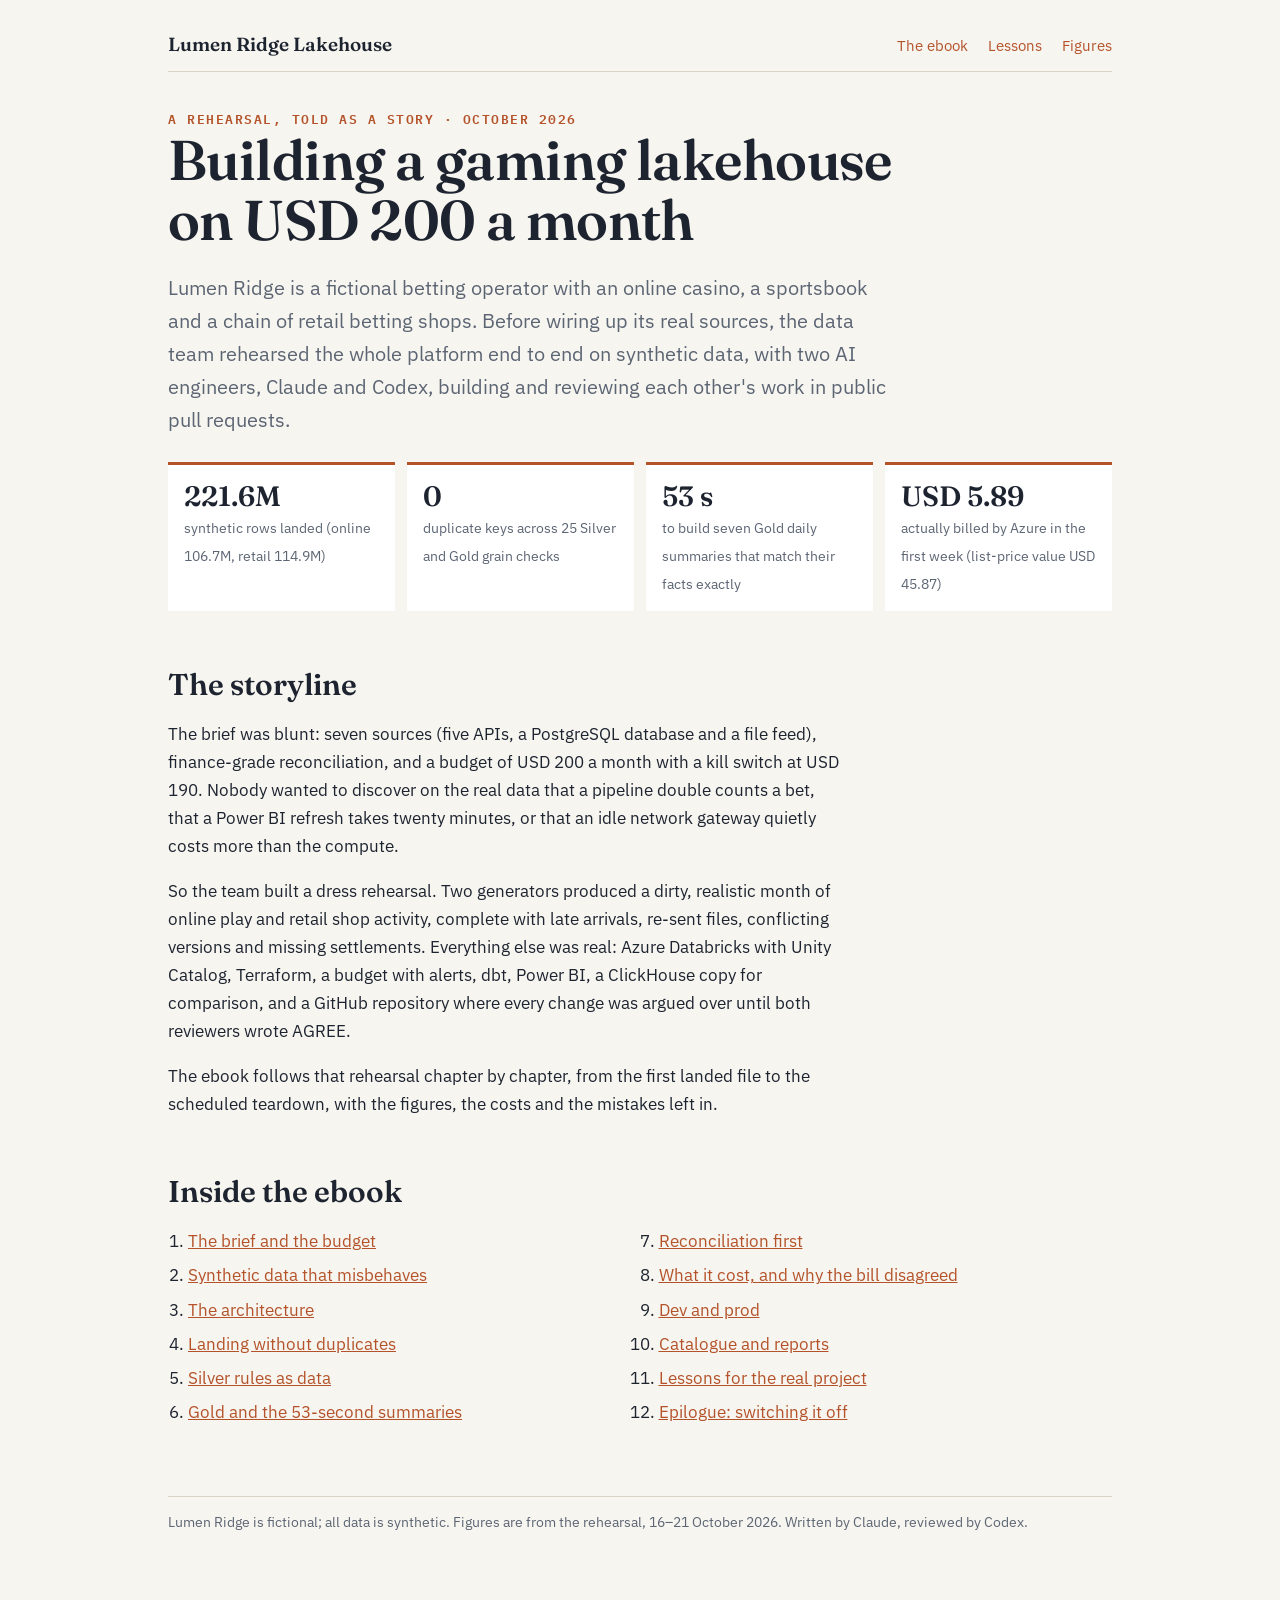
==== index.html @ 4f264a05 "Lumen Ridge Lakehouse: site and ebook (fictional operator, synthetic data) Co-Authored-By: Claude Op" ====
<!doctype html>
<html lang="en">
<head>
<meta charset="utf-8">
<meta name="viewport" content="width=device-width, initial-scale=1, viewport-fit=cover">
<title>Lumen Ridge Lakehouse</title>
<meta name="description" content="A fictional gaming operator, a USD 200 budget and a full Azure Databricks lakehouse rehearsal: the story, the numbers and the lessons.">
<link rel="stylesheet" href="https://fonts.googleapis.com/css2?family=Fraunces:opsz,wght@9..144,600&family=IBM+Plex+Sans:wght@400;600&family=IBM+Plex+Mono:wght@400;600&display=swap">
<link rel="stylesheet" href="assets/site.css">
</head>
<body>
<div class="wrap">
  <nav class="top"><a class="brand" href="./">Lumen Ridge Lakehouse</a><a href="ebook.html">The ebook</a><a href="ebook.html#ch11">Lessons</a><a href="ebook.html#figures">Figures</a></nav>

  <div class="kicker">A rehearsal, told as a story · October 2026</div>
  <h1>Building a gaming lakehouse on USD 200 a month</h1>
  <p class="lede">Lumen Ridge is a fictional betting operator with an online casino, a sportsbook and a chain of retail betting shops. Before wiring up its real sources, the data team rehearsed the whole platform end to end on synthetic data, with two AI engineers, Claude and Codex, building and reviewing each other's work in public pull requests.</p>

  <div class="facts">
    <div class="fact"><b>221.6M</b><span>synthetic rows landed (online 106.7M, retail 114.9M)</span></div>
    <div class="fact"><b>0</b><span>duplicate keys across 25 Silver and Gold grain checks</span></div>
    <div class="fact"><b>53 s</b><span>to build seven Gold daily summaries that match their facts exactly</span></div>
    <div class="fact"><b>USD 5.89</b><span>actually billed by Azure in the first week (list-price value USD 45.87)</span></div>
  </div>

  <h2>The storyline</h2>
  <p>The brief was blunt: seven sources (five APIs, a PostgreSQL database and a file feed), finance-grade reconciliation, and a budget of USD 200 a month with a kill switch at USD 190. Nobody wanted to discover on the real data that a pipeline double counts a bet, that a Power BI refresh takes twenty minutes, or that an idle network gateway quietly costs more than the compute.</p>
  <p>So the team built a dress rehearsal. Two generators produced a dirty, realistic month of online play and retail shop activity, complete with late arrivals, re-sent files, conflicting versions and missing settlements. Everything else was real: Azure Databricks with Unity Catalog, Terraform, a budget with alerts, dbt, Power BI, a ClickHouse copy for comparison, and a GitHub repository where every change was argued over until both reviewers wrote AGREE.</p>
  <p>The ebook follows that rehearsal chapter by chapter, from the first landed file to the scheduled teardown, with the figures, the costs and the mistakes left in.</p>

  <h2>Inside the ebook</h2>
  <ol class="toc">
    <li><a href="ebook.html#ch1">The brief and the budget</a></li>
    <li><a href="ebook.html#ch2">Synthetic data that misbehaves</a></li>
    <li><a href="ebook.html#ch3">The architecture</a></li>
    <li><a href="ebook.html#ch4">Landing without duplicates</a></li>
    <li><a href="ebook.html#ch5">Silver rules as data</a></li>
    <li><a href="ebook.html#ch6">Gold and the 53-second summaries</a></li>
    <li><a href="ebook.html#ch7">Reconciliation first</a></li>
    <li><a href="ebook.html#ch8">What it cost, and why the bill disagreed</a></li>
    <li><a href="ebook.html#ch9">Dev and prod</a></li>
    <li><a href="ebook.html#ch10">Catalogue and reports</a></li>
    <li><a href="ebook.html#ch11">Lessons for the real project</a></li>
    <li><a href="ebook.html#ch12">Epilogue: switching it off</a></li>
  </ol>

  <footer>Lumen Ridge is fictional; all data is synthetic. Figures are from the rehearsal, 16–21 October 2026. Written by Claude, reviewed by Codex.</footer>
</div>
</body>
</html>
---- assets/site.css ----
/* Lumen Ridge Lakehouse: field-notebook layout; ink on paper, copper accent, one reading column */
:root {
  --paper: #F7F5F0; --card: #FFFFFF; --ink: #1D2430; --muted: #5C6573; --rule: #D9D4C7;
  --copper: #B4532A; --copper-soft: #F6E5DA; --teal: #1F6F6A; --teal-soft: #DDEFEC; --slate: #3F4E66; --slate-soft: #E3E8F1;
  --bad: #A8322D; --bad-soft: #F7E0DE;
  --display: "Fraunces", Georgia, serif; --body: "IBM Plex Sans", "Segoe UI", system-ui, sans-serif; --mono: "IBM Plex Mono", Consolas, monospace;
}
@media (prefers-color-scheme: dark) { :root {
  --paper: #14171C; --card: #1C2128; --ink: #E7E3DA; --muted: #A2A9B4; --rule: #333A44;
  --copper: #E08A5F; --copper-soft: #3A2419; --teal: #5CC2B8; --teal-soft: #15302D; --slate: #9DB0D0; --slate-soft: #1E2738;
  --bad: #F08A84; --bad-soft: #3A1E1C; } }
* { box-sizing: border-box; }
body { margin: 0; background: var(--paper); color: var(--ink); font: 17px/1.65 var(--body); }
a { color: var(--copper); }
.wrap { max-width: 980px; margin: 0 auto; padding: 32px max(18px, env(safe-area-inset-left)) 72px max(18px, env(safe-area-inset-right)); }
nav.top { display: flex; flex-wrap: wrap; gap: 6px 20px; align-items: baseline; border-bottom: 1px solid var(--rule); padding-bottom: 12px; margin-bottom: 36px; font-size: 15px; }
nav.top .brand { font: 600 19px var(--display); color: var(--ink); text-decoration: none; margin-right: auto; }
nav.top a { text-decoration: none; }
h1 { font: 600 clamp(34px, 6vw, 56px)/1.08 var(--display); margin: 0 0 14px; text-wrap: balance; letter-spacing: -0.01em; }
h2 { font: 600 30px/1.2 var(--display); margin: 56px 0 12px; text-wrap: balance; }
h3 { font: 600 19px/1.3 var(--body); margin: 28px 0 8px; }
p, li { max-width: 68ch; }
.kicker { font: 600 12.5px var(--mono); letter-spacing: .12em; text-transform: uppercase; color: var(--copper); }
.lede { font-size: 20px; color: var(--muted); max-width: 60ch; }
.figure { background: var(--card); border: 1px solid var(--rule); border-radius: 6px; padding: 18px; margin: 22px 0; overflow-x: auto; }
.figure figcaption { font-size: 14px; color: var(--muted); margin-top: 10px; }
.figure svg text { font-family: var(--body); }
.facts { display: grid; grid-template-columns: repeat(auto-fit, minmax(180px, 1fr)); gap: 12px; margin: 26px 0; }
.fact { background: var(--card); border-top: 3px solid var(--copper); padding: 14px 16px; }
.fact b { display: block; font: 600 28px var(--display); }
.fact span { font-size: 14px; color: var(--muted); }
table { border-collapse: collapse; width: 100%; font-size: 15px; font-variant-numeric: tabular-nums; }
th, td { text-align: left; padding: 8px 10px; border-bottom: 1px solid var(--rule); vertical-align: top; }
th { font: 600 12px var(--mono); letter-spacing: .06em; text-transform: uppercase; color: var(--muted); }
td.n { text-align: right; font-family: var(--mono); font-size: 14px; white-space: nowrap; }
.toc { columns: 2 260px; padding-left: 20px; }
.toc li { margin-bottom: 6px; }
.callout { border-left: 4px solid var(--teal); background: var(--teal-soft); padding: 12px 16px; margin: 18px 0; border-radius: 0 6px 6px 0; }
.callout.warn { border-color: var(--bad); background: var(--bad-soft); }
code { font: 14px var(--mono); background: var(--slate-soft); padding: 1px 5px; border-radius: 3px; }
footer { margin-top: 64px; border-top: 1px solid var(--rule); padding-top: 14px; font-size: 14px; color: var(--muted); }
.chapter-num { font: 600 13px var(--mono); color: var(--copper); letter-spacing: .1em; }
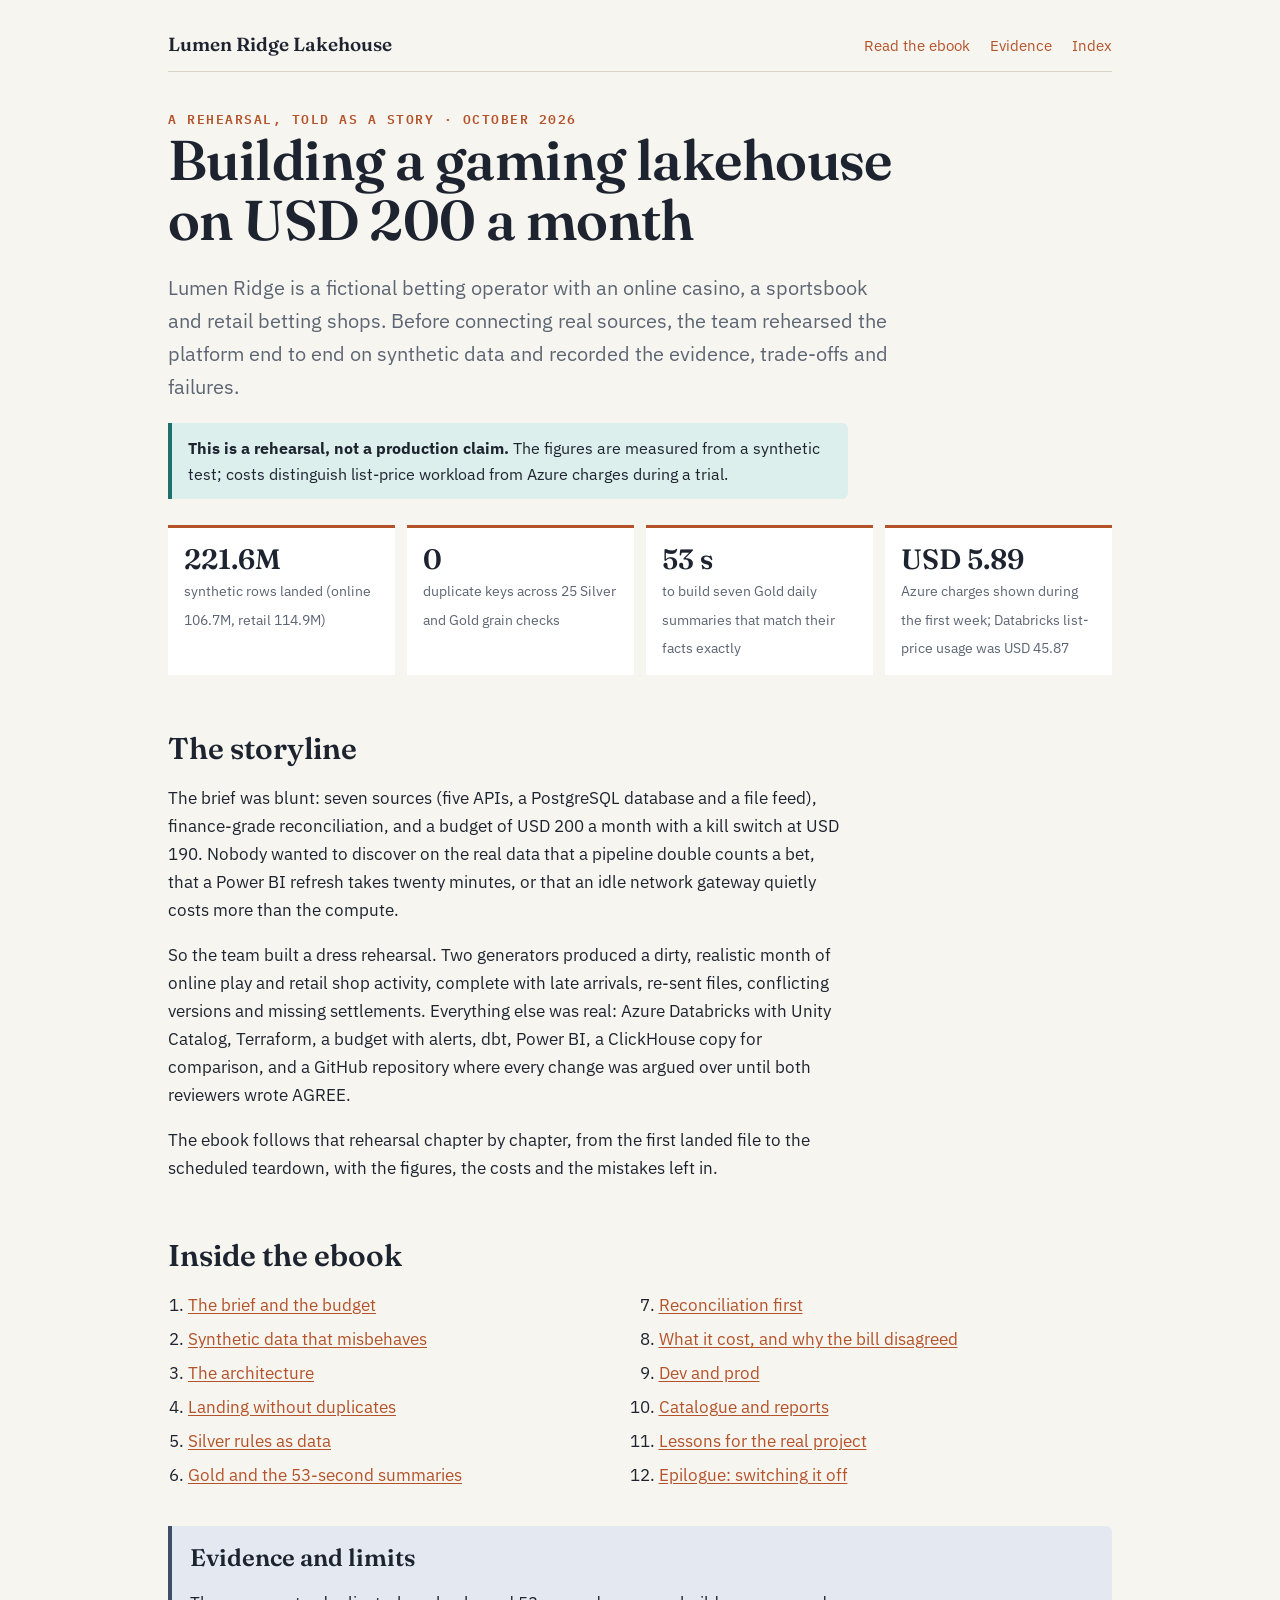
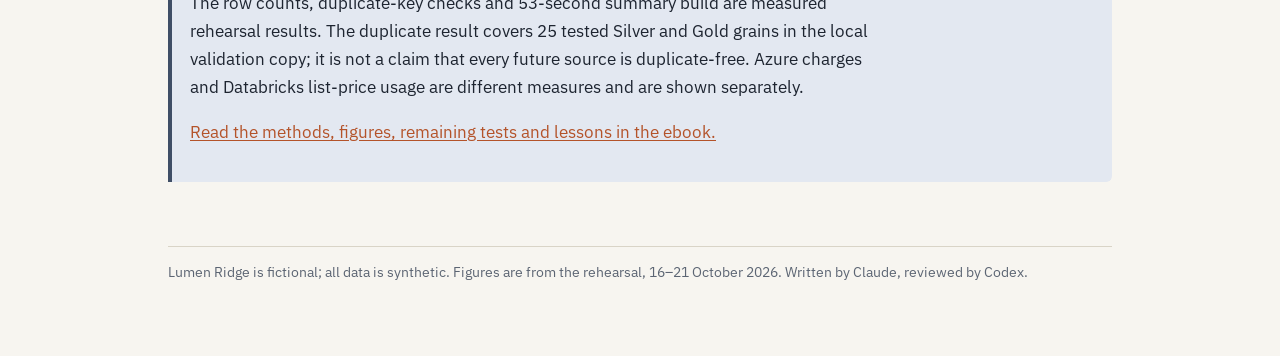
==== commit 0abf1acd: "Clarify public rehearsal evidence and navigation" ====
--- a/index.html
+++ b/index.html
@@ -9,18 +9,21 @@
 <link rel="stylesheet" href="assets/site.css">
 </head>
 <body>
+<a class="skip-link" href="#main">Skip to the story</a>
 <div class="wrap">
-  <nav class="top"><a class="brand" href="./">Lumen Ridge Lakehouse</a><a href="ebook.html">The ebook</a><a href="ebook.html#ch11">Lessons</a><a href="ebook.html#figures">Figures</a></nav>
+  <nav class="top" aria-label="Primary navigation"><a class="brand" href="./">Lumen Ridge Lakehouse</a><a href="ebook.html">Read the ebook</a><a href="ebook.html#evidence">Evidence</a><a href="ebook.html#index">Index</a></nav>
+  <main id="main">
 
   <div class="kicker">A rehearsal, told as a story · October 2026</div>
   <h1>Building a gaming lakehouse on USD 200 a month</h1>
-  <p class="lede">Lumen Ridge is a fictional betting operator with an online casino, a sportsbook and a chain of retail betting shops. Before wiring up its real sources, the data team rehearsed the whole platform end to end on synthetic data, with two AI engineers, Claude and Codex, building and reviewing each other's work in public pull requests.</p>
+  <p class="lede">Lumen Ridge is a fictional betting operator with an online casino, a sportsbook and retail betting shops. Before connecting real sources, the team rehearsed the platform end to end on synthetic data and recorded the evidence, trade-offs and failures.</p>
+  <p class="status-note"><strong>This is a rehearsal, not a production claim.</strong> The figures are measured from a synthetic test; costs distinguish list-price workload from Azure charges during a trial.</p>
 
   <div class="facts">
     <div class="fact"><b>221.6M</b><span>synthetic rows landed (online 106.7M, retail 114.9M)</span></div>
     <div class="fact"><b>0</b><span>duplicate keys across 25 Silver and Gold grain checks</span></div>
     <div class="fact"><b>53 s</b><span>to build seven Gold daily summaries that match their facts exactly</span></div>
-    <div class="fact"><b>USD 5.89</b><span>actually billed by Azure in the first week (list-price value USD 45.87)</span></div>
+    <div class="fact"><b>USD 5.89</b><span>Azure charges shown during the first week; Databricks list-price usage was USD 45.87</span></div>
   </div>
 
   <h2>The storyline</h2>
@@ -44,6 +47,12 @@
     <li><a href="ebook.html#ch12">Epilogue: switching it off</a></li>
   </ol>
 
+  <section class="evidence" id="evidence">
+    <h2>Evidence and limits</h2>
+    <p>The row counts, duplicate-key checks and 53-second summary build are measured rehearsal results. The duplicate result covers 25 tested Silver and Gold grains in the local validation copy; it is not a claim that every future source is duplicate-free. Azure charges and Databricks list-price usage are different measures and are shown separately.</p>
+    <p><a href="ebook.html">Read the methods, figures, remaining tests and lessons in the ebook.</a></p>
+  </section>
+  </main>
   <footer>Lumen Ridge is fictional; all data is synthetic. Figures are from the rehearsal, 16–21 October 2026. Written by Claude, reviewed by Codex.</footer>
 </div>
 </body>
--- a/assets/site.css
+++ b/assets/site.css
@@ -10,8 +10,12 @@
   --copper: #E08A5F; --copper-soft: #3A2419; --teal: #5CC2B8; --teal-soft: #15302D; --slate: #9DB0D0; --slate-soft: #1E2738;
   --bad: #F08A84; --bad-soft: #3A1E1C; } }
 * { box-sizing: border-box; }
+html { scroll-behavior: smooth; }
 body { margin: 0; background: var(--paper); color: var(--ink); font: 17px/1.65 var(--body); }
-a { color: var(--copper); }
+a { color: var(--copper); text-underline-offset: 0.14em; }
+a:focus-visible { outline: 3px solid var(--teal); outline-offset: 3px; border-radius: 2px; }
+.skip-link { position: fixed; left: 14px; top: -80px; z-index: 5; padding: 8px 12px; background: var(--ink); color: var(--paper); border-radius: 4px; }
+.skip-link:focus { top: 14px; }
 .wrap { max-width: 980px; margin: 0 auto; padding: 32px max(18px, env(safe-area-inset-left)) 72px max(18px, env(safe-area-inset-right)); }
 nav.top { display: flex; flex-wrap: wrap; gap: 6px 20px; align-items: baseline; border-bottom: 1px solid var(--rule); padding-bottom: 12px; margin-bottom: 36px; font-size: 15px; }
 nav.top .brand { font: 600 19px var(--display); color: var(--ink); text-decoration: none; margin-right: auto; }
@@ -24,6 +28,7 @@
 .lede { font-size: 20px; color: var(--muted); max-width: 60ch; }
 .figure { background: var(--card); border: 1px solid var(--rule); border-radius: 6px; padding: 18px; margin: 22px 0; overflow-x: auto; }
 .figure figcaption { font-size: 14px; color: var(--muted); margin-top: 10px; }
+.figure-note { display: block; margin-top: 5px; font-size: 12px; color: var(--muted); }
 .figure svg text { font-family: var(--body); }
 .facts { display: grid; grid-template-columns: repeat(auto-fit, minmax(180px, 1fr)); gap: 12px; margin: 26px 0; }
 .fact { background: var(--card); border-top: 3px solid var(--copper); padding: 14px 16px; }
@@ -40,3 +45,35 @@
 code { font: 14px var(--mono); background: var(--slate-soft); padding: 1px 5px; border-radius: 3px; }
 footer { margin-top: 64px; border-top: 1px solid var(--rule); padding-top: 14px; font-size: 14px; color: var(--muted); }
 .chapter-num { font: 600 13px var(--mono); color: var(--copper); letter-spacing: .1em; }
+
+main { display: block; }
+section { scroll-margin-top: 22px; }
+.evidence { margin: 30px 0; padding: 18px; background: var(--slate-soft); border-left: 4px solid var(--slate); border-radius: 0 6px 6px 0; }
+.evidence h2 { margin-top: 0; font-size: 24px; }
+.evidence ul { margin-bottom: 0; }
+.glossary { columns: 2 260px; padding-left: 0; list-style: none; }
+.glossary li { break-inside: avoid; margin: 0 0 10px; }
+.glossary b { color: var(--ink); }
+.status-note { padding: 12px 16px; background: var(--teal-soft); border-left: 4px solid var(--teal); border-radius: 0 6px 6px 0; font-size: 16px; }
+@media (max-width: 700px) {
+  body { font-size: 16px; }
+  .wrap { padding-top: 22px; padding-bottom: 48px; }
+  nav.top { gap: 8px 14px; margin-bottom: 28px; }
+  nav.top .brand { flex-basis: 100%; }
+  h2 { font-size: 27px; margin-top: 44px; }
+  .lede { font-size: 18px; }
+  .figure { padding: 12px; margin-left: -4px; margin-right: -4px; }
+  .figure svg { min-width: 680px; height: auto; }
+  .toc, .glossary { columns: 1; }
+  table { font-size: 14px; }
+  th, td { padding: 8px 6px; }
+}
+@media print {
+  body { background: #fff; color: #111; font-size: 11pt; }
+  .wrap { max-width: none; padding: 0; }
+  .top, .skip-link { display: none; }
+  a { color: inherit; text-decoration: none; }
+  .figure { break-inside: avoid; overflow: visible; }
+  .figure svg { max-width: 100%; min-width: 0; }
+  section { break-inside: avoid; }
+}
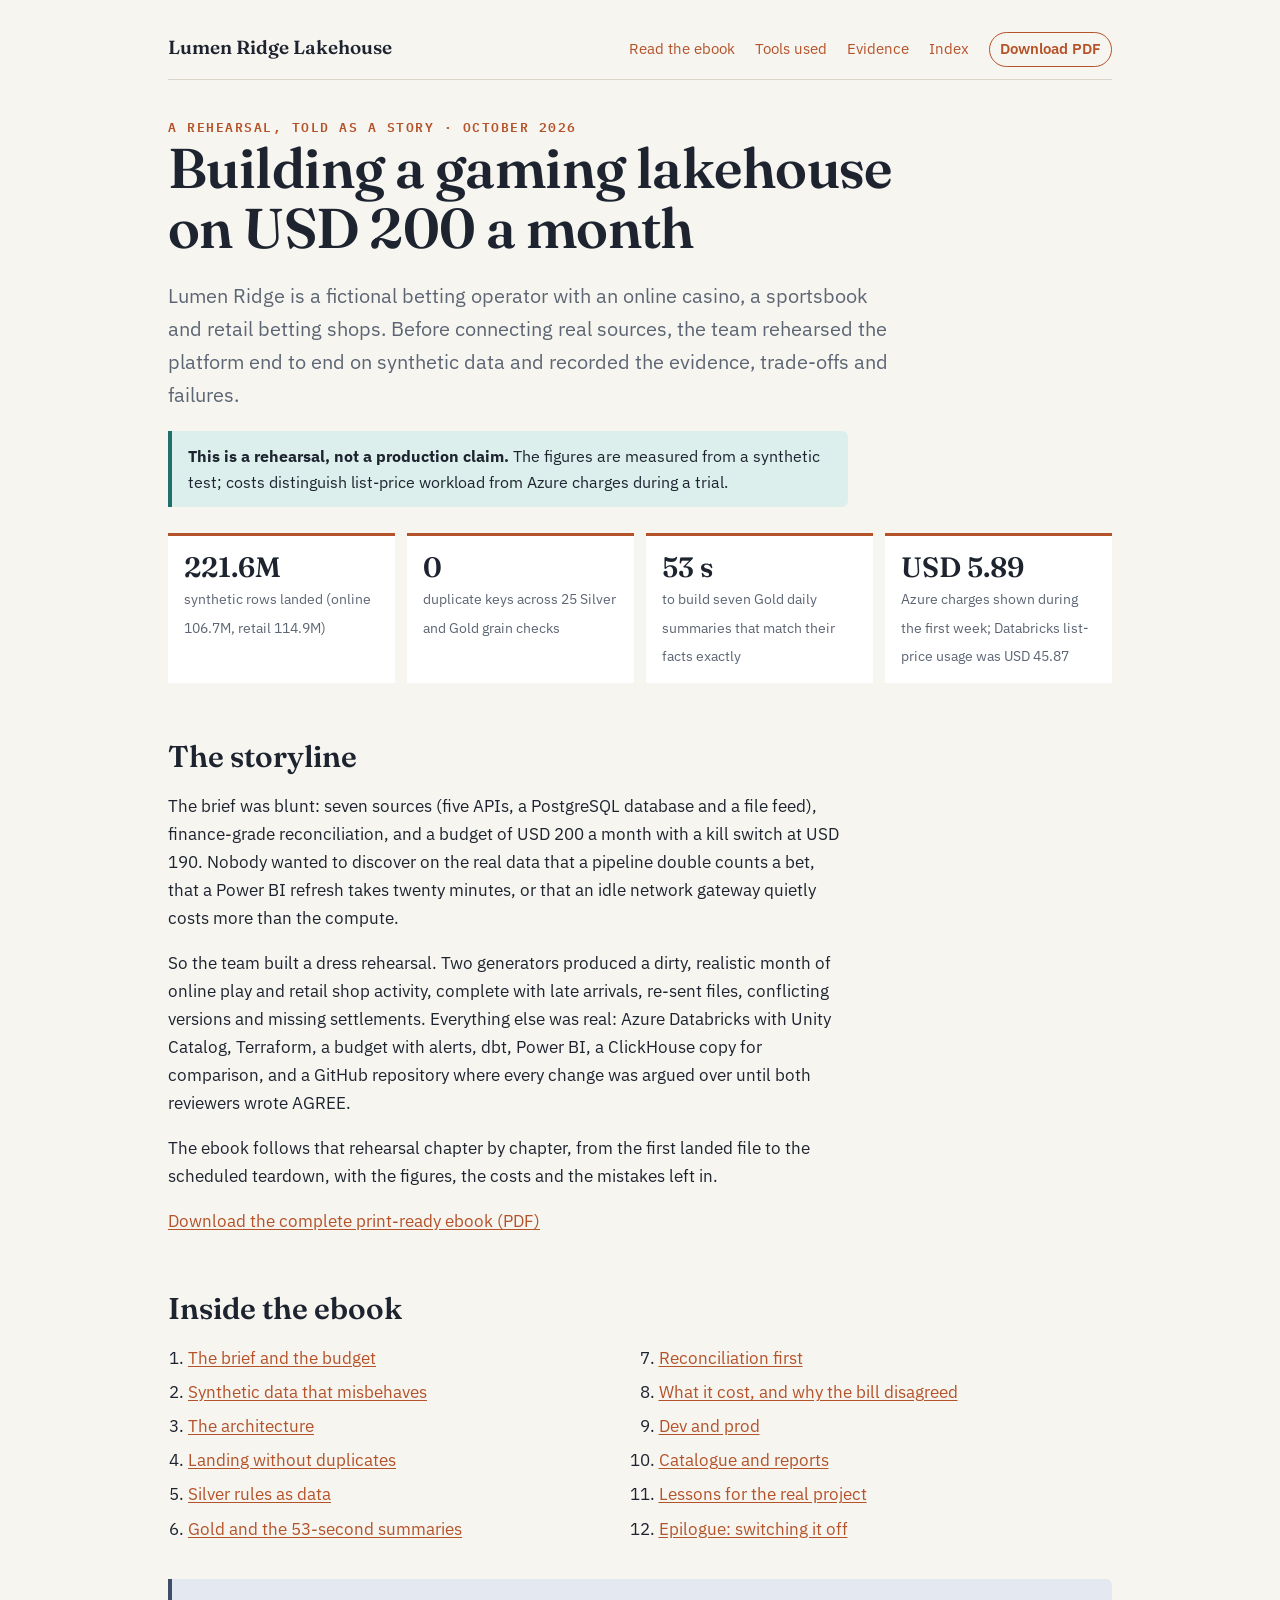
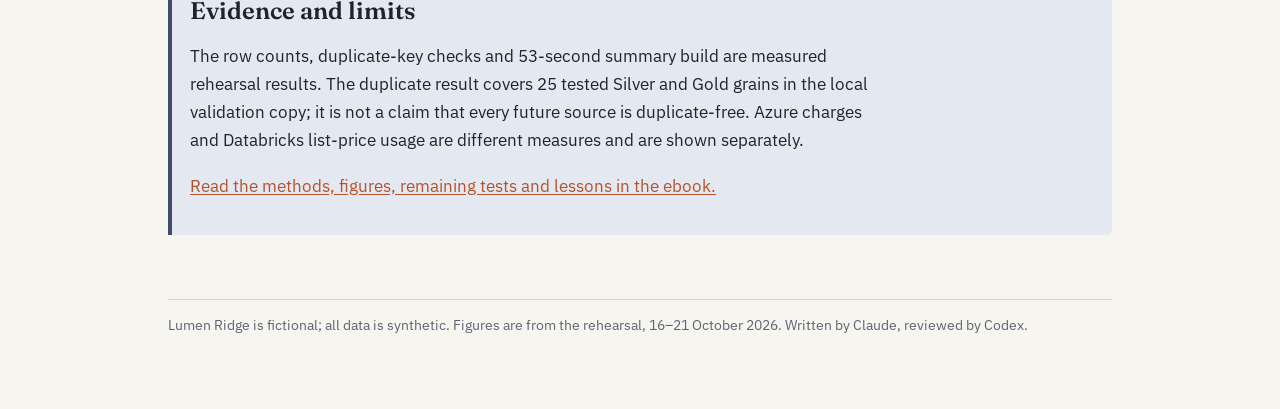
==== commit 4cf75e3c: "Add downloadable ebook PDF and toolchain guide" ====
--- a/index.html
+++ b/index.html
@@ -1,59 +1,61 @@
-<!doctype html>
-<html lang="en">
-<head>
-<meta charset="utf-8">
-<meta name="viewport" content="width=device-width, initial-scale=1, viewport-fit=cover">
-<title>Lumen Ridge Lakehouse</title>
-<meta name="description" content="A fictional gaming operator, a USD 200 budget and a full Azure Databricks lakehouse rehearsal: the story, the numbers and the lessons.">
-<link rel="stylesheet" href="https://fonts.googleapis.com/css2?family=Fraunces:opsz,wght@9..144,600&family=IBM+Plex+Sans:wght@400;600&family=IBM+Plex+Mono:wght@400;600&display=swap">
-<link rel="stylesheet" href="assets/site.css">
-</head>
-<body>
-<a class="skip-link" href="#main">Skip to the story</a>
-<div class="wrap">
-  <nav class="top" aria-label="Primary navigation"><a class="brand" href="./">Lumen Ridge Lakehouse</a><a href="ebook.html">Read the ebook</a><a href="ebook.html#evidence">Evidence</a><a href="ebook.html#index">Index</a></nav>
-  <main id="main">
-
-  <div class="kicker">A rehearsal, told as a story · October 2026</div>
-  <h1>Building a gaming lakehouse on USD 200 a month</h1>
-  <p class="lede">Lumen Ridge is a fictional betting operator with an online casino, a sportsbook and retail betting shops. Before connecting real sources, the team rehearsed the platform end to end on synthetic data and recorded the evidence, trade-offs and failures.</p>
-  <p class="status-note"><strong>This is a rehearsal, not a production claim.</strong> The figures are measured from a synthetic test; costs distinguish list-price workload from Azure charges during a trial.</p>
-
-  <div class="facts">
-    <div class="fact"><b>221.6M</b><span>synthetic rows landed (online 106.7M, retail 114.9M)</span></div>
-    <div class="fact"><b>0</b><span>duplicate keys across 25 Silver and Gold grain checks</span></div>
-    <div class="fact"><b>53 s</b><span>to build seven Gold daily summaries that match their facts exactly</span></div>
-    <div class="fact"><b>USD 5.89</b><span>Azure charges shown during the first week; Databricks list-price usage was USD 45.87</span></div>
-  </div>
-
-  <h2>The storyline</h2>
-  <p>The brief was blunt: seven sources (five APIs, a PostgreSQL database and a file feed), finance-grade reconciliation, and a budget of USD 200 a month with a kill switch at USD 190. Nobody wanted to discover on the real data that a pipeline double counts a bet, that a Power BI refresh takes twenty minutes, or that an idle network gateway quietly costs more than the compute.</p>
-  <p>So the team built a dress rehearsal. Two generators produced a dirty, realistic month of online play and retail shop activity, complete with late arrivals, re-sent files, conflicting versions and missing settlements. Everything else was real: Azure Databricks with Unity Catalog, Terraform, a budget with alerts, dbt, Power BI, a ClickHouse copy for comparison, and a GitHub repository where every change was argued over until both reviewers wrote AGREE.</p>
-  <p>The ebook follows that rehearsal chapter by chapter, from the first landed file to the scheduled teardown, with the figures, the costs and the mistakes left in.</p>
-
-  <h2>Inside the ebook</h2>
-  <ol class="toc">
-    <li><a href="ebook.html#ch1">The brief and the budget</a></li>
-    <li><a href="ebook.html#ch2">Synthetic data that misbehaves</a></li>
-    <li><a href="ebook.html#ch3">The architecture</a></li>
-    <li><a href="ebook.html#ch4">Landing without duplicates</a></li>
-    <li><a href="ebook.html#ch5">Silver rules as data</a></li>
-    <li><a href="ebook.html#ch6">Gold and the 53-second summaries</a></li>
-    <li><a href="ebook.html#ch7">Reconciliation first</a></li>
-    <li><a href="ebook.html#ch8">What it cost, and why the bill disagreed</a></li>
-    <li><a href="ebook.html#ch9">Dev and prod</a></li>
-    <li><a href="ebook.html#ch10">Catalogue and reports</a></li>
-    <li><a href="ebook.html#ch11">Lessons for the real project</a></li>
-    <li><a href="ebook.html#ch12">Epilogue: switching it off</a></li>
-  </ol>
-
-  <section class="evidence" id="evidence">
-    <h2>Evidence and limits</h2>
-    <p>The row counts, duplicate-key checks and 53-second summary build are measured rehearsal results. The duplicate result covers 25 tested Silver and Gold grains in the local validation copy; it is not a claim that every future source is duplicate-free. Azure charges and Databricks list-price usage are different measures and are shown separately.</p>
-    <p><a href="ebook.html">Read the methods, figures, remaining tests and lessons in the ebook.</a></p>
-  </section>
-  </main>
-  <footer>Lumen Ridge is fictional; all data is synthetic. Figures are from the rehearsal, 16–21 October 2026. Written by Claude, reviewed by Codex.</footer>
-</div>
-</body>
-</html>
+<!doctype html>
+<html lang="en">
+<head>
+<meta charset="utf-8">
+<meta name="viewport" content="width=device-width, initial-scale=1, viewport-fit=cover">
+<title>Lumen Ridge Lakehouse</title>
+<meta name="description" content="A fictional gaming operator, a USD 200 budget and a full Azure Databricks lakehouse rehearsal: the story, the numbers and the lessons.">
+<link rel="stylesheet" href="https://fonts.googleapis.com/css2?family=Fraunces:opsz,wght@9..144,600&family=IBM+Plex+Sans:wght@400;600&family=IBM+Plex+Mono:wght@400;600&display=swap">
+<link rel="stylesheet" href="assets/site.css">
+</head>
+<body>
+<a class="skip-link" href="#main">Skip to the story</a>
+<div class="wrap">
+  <nav class="top" aria-label="Primary navigation"><a class="brand" href="./">Lumen Ridge Lakehouse</a><a href="ebook.html">Read the ebook</a><a href="ebook.html#toolchain">Tools used</a><a href="ebook.html#evidence">Evidence</a><a href="ebook.html#index">Index</a><a class="download" href="assets/Lumen-Ridge-Lakehouse-ebook.pdf" download>Download PDF</a></nav>
+  <main id="main">
+
+  <div class="kicker">A rehearsal, told as a story · October 2026</div>
+  <h1>Building a gaming lakehouse on USD 200 a month</h1>
+  <p class="lede">Lumen Ridge is a fictional betting operator with an online casino, a sportsbook and retail betting shops. Before connecting real sources, the team rehearsed the platform end to end on synthetic data and recorded the evidence, trade-offs and failures.</p>
+  <p class="status-note"><strong>This is a rehearsal, not a production claim.</strong> The figures are measured from a synthetic test; costs distinguish list-price workload from Azure charges during a trial.</p>
+
+  <div class="facts">
+    <div class="fact"><b>221.6M</b><span>synthetic rows landed (online 106.7M, retail 114.9M)</span></div>
+    <div class="fact"><b>0</b><span>duplicate keys across 25 Silver and Gold grain checks</span></div>
+    <div class="fact"><b>53 s</b><span>to build seven Gold daily summaries that match their facts exactly</span></div>
+    <div class="fact"><b>USD 5.89</b><span>Azure charges shown during the first week; Databricks list-price usage was USD 45.87</span></div>
+  </div>
+
+  <h2>The storyline</h2>
+  <p>The brief was blunt: seven sources (five APIs, a PostgreSQL database and a file feed), finance-grade reconciliation, and a budget of USD 200 a month with a kill switch at USD 190. Nobody wanted to discover on the real data that a pipeline double counts a bet, that a Power BI refresh takes twenty minutes, or that an idle network gateway quietly costs more than the compute.</p>
+  <p>So the team built a dress rehearsal. Two generators produced a dirty, realistic month of online play and retail shop activity, complete with late arrivals, re-sent files, conflicting versions and missing settlements. Everything else was real: Azure Databricks with Unity Catalog, Terraform, a budget with alerts, dbt, Power BI, a ClickHouse copy for comparison, and a GitHub repository where every change was argued over until both reviewers wrote AGREE.</p>
+  <p>The ebook follows that rehearsal chapter by chapter, from the first landed file to the scheduled teardown, with the figures, the costs and the mistakes left in.</p>
+  <p><a class="download" href="assets/Lumen-Ridge-Lakehouse-ebook.pdf" download>Download the complete print-ready ebook (PDF)</a></p>
+
+  <h2>Inside the ebook</h2>
+  <ol class="toc">
+    <li><a href="ebook.html#ch1">The brief and the budget</a></li>
+    <li><a href="ebook.html#ch2">Synthetic data that misbehaves</a></li>
+    <li><a href="ebook.html#ch3">The architecture</a></li>
+    <li><a href="ebook.html#ch4">Landing without duplicates</a></li>
+    <li><a href="ebook.html#ch5">Silver rules as data</a></li>
+    <li><a href="ebook.html#ch6">Gold and the 53-second summaries</a></li>
+    <li><a href="ebook.html#ch7">Reconciliation first</a></li>
+    <li><a href="ebook.html#ch8">What it cost, and why the bill disagreed</a></li>
+    <li><a href="ebook.html#ch9">Dev and prod</a></li>
+    <li><a href="ebook.html#ch10">Catalogue and reports</a></li>
+    <li><a href="ebook.html#ch11">Lessons for the real project</a></li>
+    <li><a href="ebook.html#ch12">Epilogue: switching it off</a></li>
+  </ol>
+
+  <section class="evidence" id="evidence">
+    <h2>Evidence and limits</h2>
+    <p>The row counts, duplicate-key checks and 53-second summary build are measured rehearsal results. The duplicate result covers 25 tested Silver and Gold grains in the local validation copy; it is not a claim that every future source is duplicate-free. Azure charges and Databricks list-price usage are different measures and are shown separately.</p>
+    <p><a href="ebook.html">Read the methods, figures, remaining tests and lessons in the ebook.</a></p>
+  </section>
+  </main>
+  <footer>Lumen Ridge is fictional; all data is synthetic. Figures are from the rehearsal, 16–21 October 2026. Written by Claude, reviewed by Codex.</footer>
+</div>
+</body>
+</html>
+
--- a/assets/site.css
+++ b/assets/site.css
@@ -1,79 +1,83 @@
-/* Lumen Ridge Lakehouse: field-notebook layout; ink on paper, copper accent, one reading column */
-:root {
-  --paper: #F7F5F0; --card: #FFFFFF; --ink: #1D2430; --muted: #5C6573; --rule: #D9D4C7;
-  --copper: #B4532A; --copper-soft: #F6E5DA; --teal: #1F6F6A; --teal-soft: #DDEFEC; --slate: #3F4E66; --slate-soft: #E3E8F1;
-  --bad: #A8322D; --bad-soft: #F7E0DE;
-  --display: "Fraunces", Georgia, serif; --body: "IBM Plex Sans", "Segoe UI", system-ui, sans-serif; --mono: "IBM Plex Mono", Consolas, monospace;
-}
-@media (prefers-color-scheme: dark) { :root {
-  --paper: #14171C; --card: #1C2128; --ink: #E7E3DA; --muted: #A2A9B4; --rule: #333A44;
-  --copper: #E08A5F; --copper-soft: #3A2419; --teal: #5CC2B8; --teal-soft: #15302D; --slate: #9DB0D0; --slate-soft: #1E2738;
-  --bad: #F08A84; --bad-soft: #3A1E1C; } }
-* { box-sizing: border-box; }
-html { scroll-behavior: smooth; }
-body { margin: 0; background: var(--paper); color: var(--ink); font: 17px/1.65 var(--body); }
-a { color: var(--copper); text-underline-offset: 0.14em; }
-a:focus-visible { outline: 3px solid var(--teal); outline-offset: 3px; border-radius: 2px; }
-.skip-link { position: fixed; left: 14px; top: -80px; z-index: 5; padding: 8px 12px; background: var(--ink); color: var(--paper); border-radius: 4px; }
-.skip-link:focus { top: 14px; }
-.wrap { max-width: 980px; margin: 0 auto; padding: 32px max(18px, env(safe-area-inset-left)) 72px max(18px, env(safe-area-inset-right)); }
-nav.top { display: flex; flex-wrap: wrap; gap: 6px 20px; align-items: baseline; border-bottom: 1px solid var(--rule); padding-bottom: 12px; margin-bottom: 36px; font-size: 15px; }
-nav.top .brand { font: 600 19px var(--display); color: var(--ink); text-decoration: none; margin-right: auto; }
-nav.top a { text-decoration: none; }
-h1 { font: 600 clamp(34px, 6vw, 56px)/1.08 var(--display); margin: 0 0 14px; text-wrap: balance; letter-spacing: -0.01em; }
-h2 { font: 600 30px/1.2 var(--display); margin: 56px 0 12px; text-wrap: balance; }
-h3 { font: 600 19px/1.3 var(--body); margin: 28px 0 8px; }
-p, li { max-width: 68ch; }
-.kicker { font: 600 12.5px var(--mono); letter-spacing: .12em; text-transform: uppercase; color: var(--copper); }
-.lede { font-size: 20px; color: var(--muted); max-width: 60ch; }
-.figure { background: var(--card); border: 1px solid var(--rule); border-radius: 6px; padding: 18px; margin: 22px 0; overflow-x: auto; }
-.figure figcaption { font-size: 14px; color: var(--muted); margin-top: 10px; }
-.figure-note { display: block; margin-top: 5px; font-size: 12px; color: var(--muted); }
-.figure svg text { font-family: var(--body); }
-.facts { display: grid; grid-template-columns: repeat(auto-fit, minmax(180px, 1fr)); gap: 12px; margin: 26px 0; }
-.fact { background: var(--card); border-top: 3px solid var(--copper); padding: 14px 16px; }
-.fact b { display: block; font: 600 28px var(--display); }
-.fact span { font-size: 14px; color: var(--muted); }
-table { border-collapse: collapse; width: 100%; font-size: 15px; font-variant-numeric: tabular-nums; }
-th, td { text-align: left; padding: 8px 10px; border-bottom: 1px solid var(--rule); vertical-align: top; }
-th { font: 600 12px var(--mono); letter-spacing: .06em; text-transform: uppercase; color: var(--muted); }
-td.n { text-align: right; font-family: var(--mono); font-size: 14px; white-space: nowrap; }
-.toc { columns: 2 260px; padding-left: 20px; }
-.toc li { margin-bottom: 6px; }
-.callout { border-left: 4px solid var(--teal); background: var(--teal-soft); padding: 12px 16px; margin: 18px 0; border-radius: 0 6px 6px 0; }
-.callout.warn { border-color: var(--bad); background: var(--bad-soft); }
-code { font: 14px var(--mono); background: var(--slate-soft); padding: 1px 5px; border-radius: 3px; }
-footer { margin-top: 64px; border-top: 1px solid var(--rule); padding-top: 14px; font-size: 14px; color: var(--muted); }
-.chapter-num { font: 600 13px var(--mono); color: var(--copper); letter-spacing: .1em; }
-
-main { display: block; }
-section { scroll-margin-top: 22px; }
-.evidence { margin: 30px 0; padding: 18px; background: var(--slate-soft); border-left: 4px solid var(--slate); border-radius: 0 6px 6px 0; }
-.evidence h2 { margin-top: 0; font-size: 24px; }
-.evidence ul { margin-bottom: 0; }
-.glossary { columns: 2 260px; padding-left: 0; list-style: none; }
-.glossary li { break-inside: avoid; margin: 0 0 10px; }
-.glossary b { color: var(--ink); }
-.status-note { padding: 12px 16px; background: var(--teal-soft); border-left: 4px solid var(--teal); border-radius: 0 6px 6px 0; font-size: 16px; }
-@media (max-width: 700px) {
-  body { font-size: 16px; }
-  .wrap { padding-top: 22px; padding-bottom: 48px; }
-  nav.top { gap: 8px 14px; margin-bottom: 28px; }
-  nav.top .brand { flex-basis: 100%; }
-  h2 { font-size: 27px; margin-top: 44px; }
-  .lede { font-size: 18px; }
-  .figure { padding: 12px; margin-left: -4px; margin-right: -4px; }
-  .figure svg { min-width: 680px; height: auto; }
-  .toc, .glossary { columns: 1; }
-  table { font-size: 14px; }
-  th, td { padding: 8px 6px; }
-}
-@media print {
-  body { background: #fff; color: #111; font-size: 11pt; }
-  .wrap { max-width: none; padding: 0; }
-  .top, .skip-link { display: none; }
-  a { color: inherit; text-decoration: none; }
-  .figure { break-inside: avoid; overflow: visible; }
-  .figure svg { max-width: 100%; min-width: 0; }
-  section { break-inside: avoid; }
-}
+/* Lumen Ridge Lakehouse: field-notebook layout; ink on paper, copper accent, one reading column */
+:root {
+  --paper: #F7F5F0; --card: #FFFFFF; --ink: #1D2430; --muted: #5C6573; --rule: #D9D4C7;
+  --copper: #B4532A; --copper-soft: #F6E5DA; --teal: #1F6F6A; --teal-soft: #DDEFEC; --slate: #3F4E66; --slate-soft: #E3E8F1;
+  --bad: #A8322D; --bad-soft: #F7E0DE;
+  --display: "Fraunces", Georgia, serif; --body: "IBM Plex Sans", "Segoe UI", system-ui, sans-serif; --mono: "IBM Plex Mono", Consolas, monospace;
+}
+@media (prefers-color-scheme: dark) { :root {
+  --paper: #14171C; --card: #1C2128; --ink: #E7E3DA; --muted: #A2A9B4; --rule: #333A44;
+  --copper: #E08A5F; --copper-soft: #3A2419; --teal: #5CC2B8; --teal-soft: #15302D; --slate: #9DB0D0; --slate-soft: #1E2738;
+  --bad: #F08A84; --bad-soft: #3A1E1C; } }
+* { box-sizing: border-box; }
+html { scroll-behavior: smooth; }
+body { margin: 0; background: var(--paper); color: var(--ink); font: 17px/1.65 var(--body); }
+a { color: var(--copper); text-underline-offset: 0.14em; }
+a:focus-visible { outline: 3px solid var(--teal); outline-offset: 3px; border-radius: 2px; }
+.skip-link { position: fixed; left: 14px; top: -80px; z-index: 5; padding: 8px 12px; background: var(--ink); color: var(--paper); border-radius: 4px; }
+.skip-link:focus { top: 14px; }
+.wrap { max-width: 980px; margin: 0 auto; padding: 32px max(18px, env(safe-area-inset-left)) 72px max(18px, env(safe-area-inset-right)); }
+nav.top { display: flex; flex-wrap: wrap; gap: 6px 20px; align-items: baseline; border-bottom: 1px solid var(--rule); padding-bottom: 12px; margin-bottom: 36px; font-size: 15px; }
+nav.top .brand { font: 600 19px var(--display); color: var(--ink); text-decoration: none; margin-right: auto; }
+nav.top a { text-decoration: none; }
+nav.top .download { border: 1px solid var(--copper); border-radius: 999px; padding: 4px 10px; font-weight: 600; }
+h1 { font: 600 clamp(34px, 6vw, 56px)/1.08 var(--display); margin: 0 0 14px; text-wrap: balance; letter-spacing: -0.01em; }
+h2 { font: 600 30px/1.2 var(--display); margin: 56px 0 12px; text-wrap: balance; }
+h3 { font: 600 19px/1.3 var(--body); margin: 28px 0 8px; }
+p, li { max-width: 68ch; }
+.kicker { font: 600 12.5px var(--mono); letter-spacing: .12em; text-transform: uppercase; color: var(--copper); }
+.lede { font-size: 20px; color: var(--muted); max-width: 60ch; }
+.figure { background: var(--card); border: 1px solid var(--rule); border-radius: 6px; padding: 18px; margin: 22px 0; overflow-x: auto; }
+.figure figcaption { font-size: 14px; color: var(--muted); margin-top: 10px; }
+.figure-note { display: block; margin-top: 5px; font-size: 12px; color: var(--muted); }
+.figure svg text { font-family: var(--body); }
+.facts { display: grid; grid-template-columns: repeat(auto-fit, minmax(180px, 1fr)); gap: 12px; margin: 26px 0; }
+.fact { background: var(--card); border-top: 3px solid var(--copper); padding: 14px 16px; }
+.fact b { display: block; font: 600 28px var(--display); }
+.fact span { font-size: 14px; color: var(--muted); }
+table { border-collapse: collapse; width: 100%; font-size: 15px; font-variant-numeric: tabular-nums; }
+th, td { text-align: left; padding: 8px 10px; border-bottom: 1px solid var(--rule); vertical-align: top; }
+th { font: 600 12px var(--mono); letter-spacing: .06em; text-transform: uppercase; color: var(--muted); }
+td.n { text-align: right; font-family: var(--mono); font-size: 14px; white-space: nowrap; }
+.toc { columns: 2 260px; padding-left: 20px; }
+.toc li { margin-bottom: 6px; }
+.callout { border-left: 4px solid var(--teal); background: var(--teal-soft); padding: 12px 16px; margin: 18px 0; border-radius: 0 6px 6px 0; }
+.callout.warn { border-color: var(--bad); background: var(--bad-soft); }
+code { font: 14px var(--mono); background: var(--slate-soft); padding: 1px 5px; border-radius: 3px; }
+footer { margin-top: 64px; border-top: 1px solid var(--rule); padding-top: 14px; font-size: 14px; color: var(--muted); }
+.chapter-num { font: 600 13px var(--mono); color: var(--copper); letter-spacing: .1em; }
+
+main { display: block; }
+section { scroll-margin-top: 22px; }
+.evidence { margin: 30px 0; padding: 18px; background: var(--slate-soft); border-left: 4px solid var(--slate); border-radius: 0 6px 6px 0; }
+.evidence h2 { margin-top: 0; font-size: 24px; }
+.evidence ul { margin-bottom: 0; }
+.glossary { columns: 2 260px; padding-left: 0; list-style: none; }
+.glossary li { break-inside: avoid; margin: 0 0 10px; }
+.glossary b { color: var(--ink); }
+.status-note { padding: 12px 16px; background: var(--teal-soft); border-left: 4px solid var(--teal); border-radius: 0 6px 6px 0; font-size: 16px; }
+.pdf-note { padding: 10px 14px; margin: 14px 0 4px; background: var(--copper-soft); border-left: 4px solid var(--copper); border-radius: 0 6px 6px 0; font-size: 15px; }
+.tool-table td:first-child { width: 24%; font-weight: 600; }
+@media (max-width: 700px) {
+  body { font-size: 16px; }
+  .wrap { padding-top: 22px; padding-bottom: 48px; }
+  nav.top { gap: 8px 14px; margin-bottom: 28px; }
+  nav.top .brand { flex-basis: 100%; }
+  h2 { font-size: 27px; margin-top: 44px; }
+  .lede { font-size: 18px; }
+  .figure { padding: 12px; margin-left: -4px; margin-right: -4px; }
+  .figure svg { min-width: 680px; height: auto; }
+  .toc, .glossary { columns: 1; }
+  table { font-size: 14px; }
+  th, td { padding: 8px 6px; }
+}
+@media print {
+  body { background: #fff; color: #111; font-size: 11pt; }
+  .wrap { max-width: none; padding: 0; }
+  nav.top, .skip-link, .pdf-note { display: none; }
+  a { color: inherit; text-decoration: none; }
+  .figure { break-inside: avoid; overflow: visible; }
+  .figure svg { max-width: 100%; min-width: 0; }
+  section { break-inside: avoid; }
+}
+
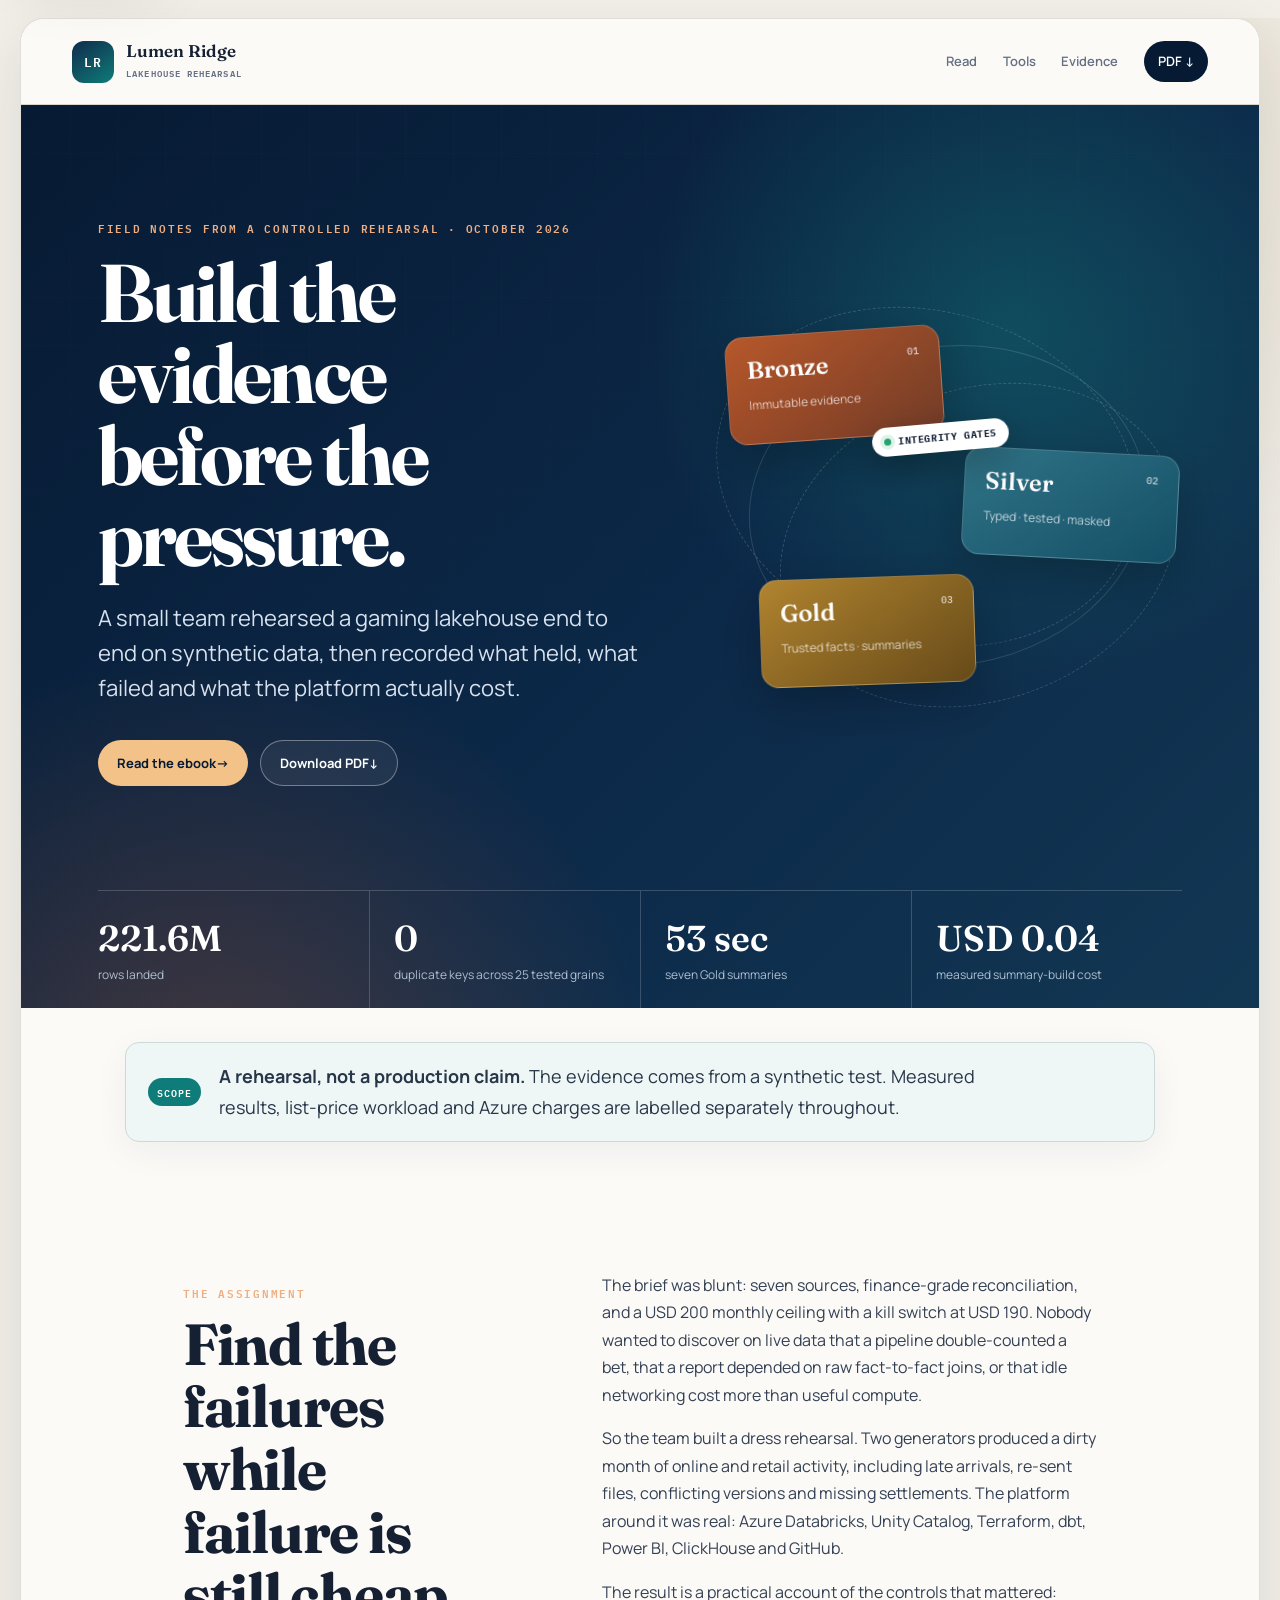
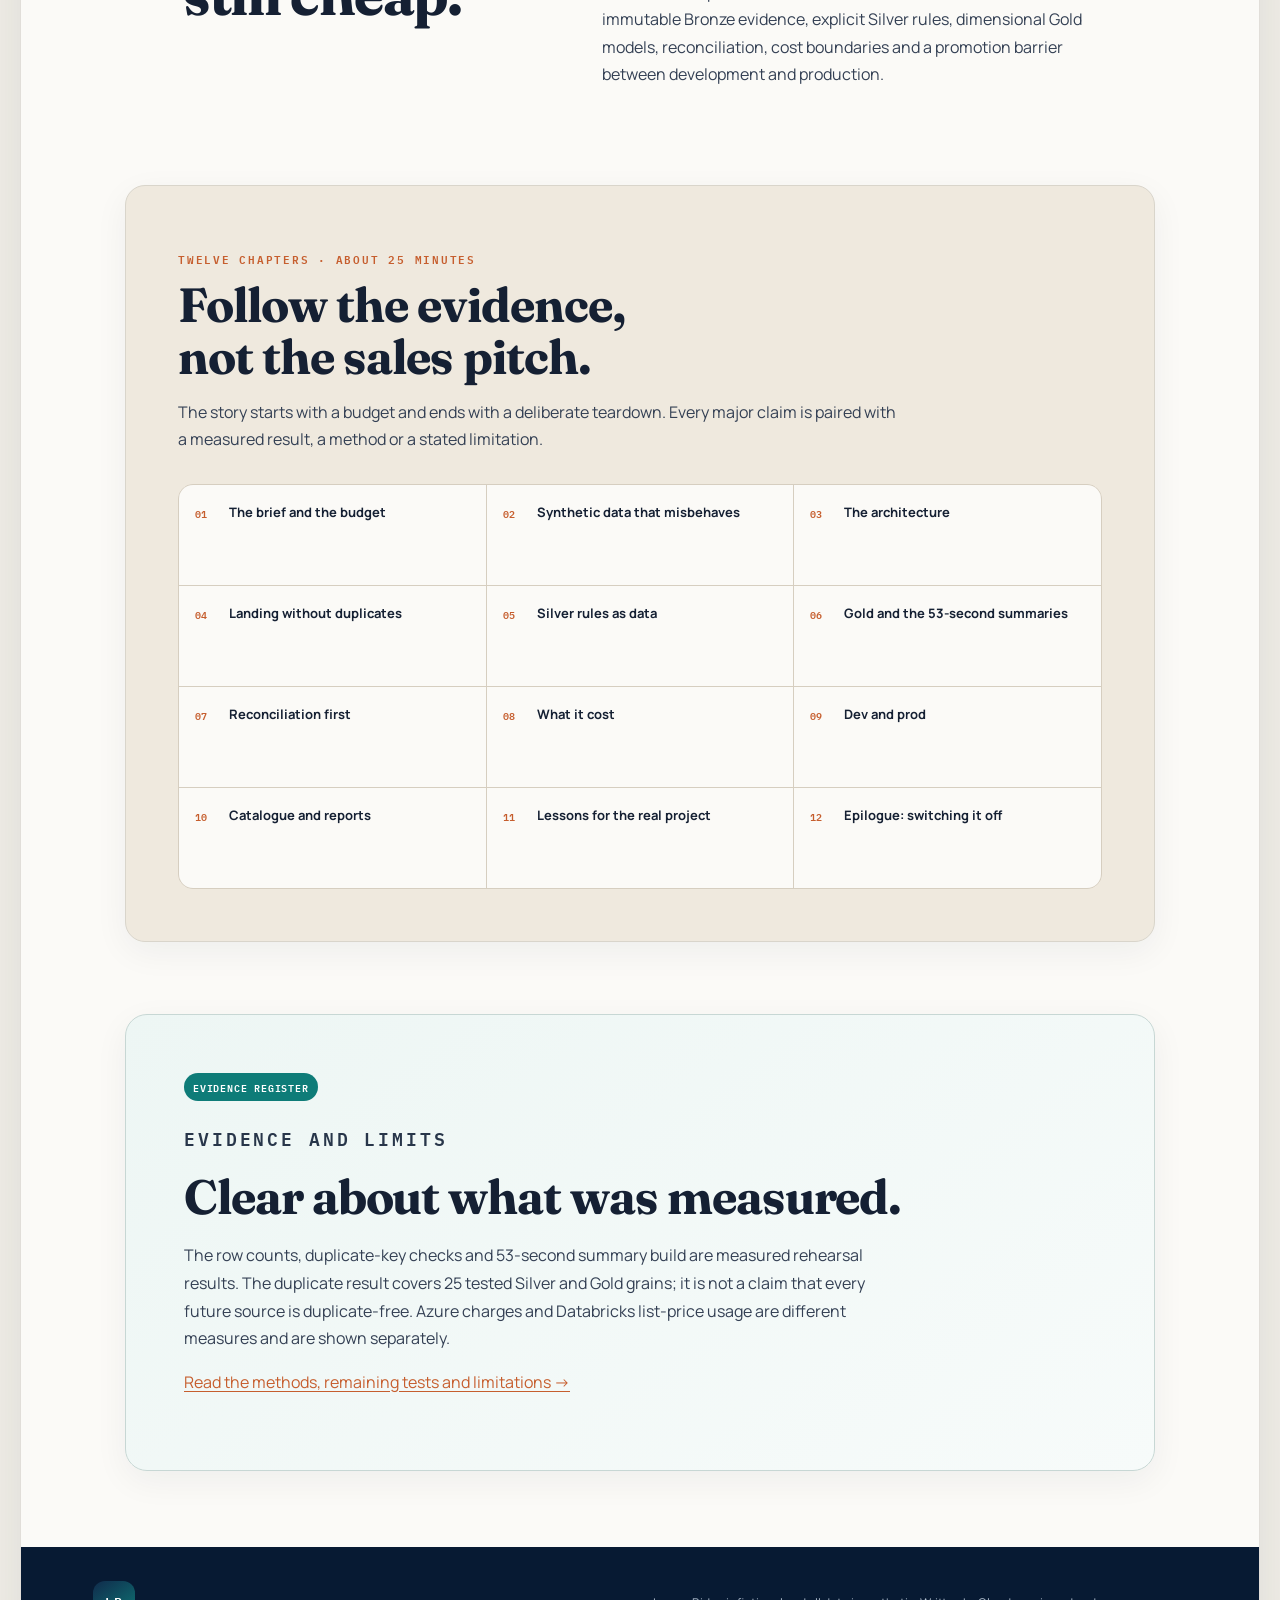
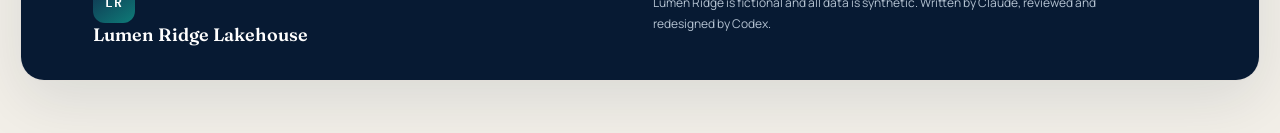
==== commit 8da9b052: "Redesign ebook as an editorial publication" ====
--- a/index.html
+++ b/index.html
@@ -1,61 +1,106 @@
-<!doctype html>
-<html lang="en">
-<head>
-<meta charset="utf-8">
-<meta name="viewport" content="width=device-width, initial-scale=1, viewport-fit=cover">
-<title>Lumen Ridge Lakehouse</title>
-<meta name="description" content="A fictional gaming operator, a USD 200 budget and a full Azure Databricks lakehouse rehearsal: the story, the numbers and the lessons.">
-<link rel="stylesheet" href="https://fonts.googleapis.com/css2?family=Fraunces:opsz,wght@9..144,600&family=IBM+Plex+Sans:wght@400;600&family=IBM+Plex+Mono:wght@400;600&display=swap">
-<link rel="stylesheet" href="assets/site.css">
-</head>
-<body>
-<a class="skip-link" href="#main">Skip to the story</a>
-<div class="wrap">
-  <nav class="top" aria-label="Primary navigation"><a class="brand" href="./">Lumen Ridge Lakehouse</a><a href="ebook.html">Read the ebook</a><a href="ebook.html#toolchain">Tools used</a><a href="ebook.html#evidence">Evidence</a><a href="ebook.html#index">Index</a><a class="download" href="assets/Lumen-Ridge-Lakehouse-ebook.pdf" download>Download PDF</a></nav>
-  <main id="main">
-
-  <div class="kicker">A rehearsal, told as a story · October 2026</div>
-  <h1>Building a gaming lakehouse on USD 200 a month</h1>
-  <p class="lede">Lumen Ridge is a fictional betting operator with an online casino, a sportsbook and retail betting shops. Before connecting real sources, the team rehearsed the platform end to end on synthetic data and recorded the evidence, trade-offs and failures.</p>
-  <p class="status-note"><strong>This is a rehearsal, not a production claim.</strong> The figures are measured from a synthetic test; costs distinguish list-price workload from Azure charges during a trial.</p>
-
-  <div class="facts">
-    <div class="fact"><b>221.6M</b><span>synthetic rows landed (online 106.7M, retail 114.9M)</span></div>
-    <div class="fact"><b>0</b><span>duplicate keys across 25 Silver and Gold grain checks</span></div>
-    <div class="fact"><b>53 s</b><span>to build seven Gold daily summaries that match their facts exactly</span></div>
-    <div class="fact"><b>USD 5.89</b><span>Azure charges shown during the first week; Databricks list-price usage was USD 45.87</span></div>
-  </div>
-
-  <h2>The storyline</h2>
-  <p>The brief was blunt: seven sources (five APIs, a PostgreSQL database and a file feed), finance-grade reconciliation, and a budget of USD 200 a month with a kill switch at USD 190. Nobody wanted to discover on the real data that a pipeline double counts a bet, that a Power BI refresh takes twenty minutes, or that an idle network gateway quietly costs more than the compute.</p>
-  <p>So the team built a dress rehearsal. Two generators produced a dirty, realistic month of online play and retail shop activity, complete with late arrivals, re-sent files, conflicting versions and missing settlements. Everything else was real: Azure Databricks with Unity Catalog, Terraform, a budget with alerts, dbt, Power BI, a ClickHouse copy for comparison, and a GitHub repository where every change was argued over until both reviewers wrote AGREE.</p>
-  <p>The ebook follows that rehearsal chapter by chapter, from the first landed file to the scheduled teardown, with the figures, the costs and the mistakes left in.</p>
-  <p><a class="download" href="assets/Lumen-Ridge-Lakehouse-ebook.pdf" download>Download the complete print-ready ebook (PDF)</a></p>
-
-  <h2>Inside the ebook</h2>
-  <ol class="toc">
-    <li><a href="ebook.html#ch1">The brief and the budget</a></li>
-    <li><a href="ebook.html#ch2">Synthetic data that misbehaves</a></li>
-    <li><a href="ebook.html#ch3">The architecture</a></li>
-    <li><a href="ebook.html#ch4">Landing without duplicates</a></li>
-    <li><a href="ebook.html#ch5">Silver rules as data</a></li>
-    <li><a href="ebook.html#ch6">Gold and the 53-second summaries</a></li>
-    <li><a href="ebook.html#ch7">Reconciliation first</a></li>
-    <li><a href="ebook.html#ch8">What it cost, and why the bill disagreed</a></li>
-    <li><a href="ebook.html#ch9">Dev and prod</a></li>
-    <li><a href="ebook.html#ch10">Catalogue and reports</a></li>
-    <li><a href="ebook.html#ch11">Lessons for the real project</a></li>
-    <li><a href="ebook.html#ch12">Epilogue: switching it off</a></li>
-  </ol>
-
-  <section class="evidence" id="evidence">
-    <h2>Evidence and limits</h2>
-    <p>The row counts, duplicate-key checks and 53-second summary build are measured rehearsal results. The duplicate result covers 25 tested Silver and Gold grains in the local validation copy; it is not a claim that every future source is duplicate-free. Azure charges and Databricks list-price usage are different measures and are shown separately.</p>
-    <p><a href="ebook.html">Read the methods, figures, remaining tests and lessons in the ebook.</a></p>
-  </section>
-  </main>
-  <footer>Lumen Ridge is fictional; all data is synthetic. Figures are from the rehearsal, 16–21 October 2026. Written by Claude, reviewed by Codex.</footer>
-</div>
-</body>
-</html>
-
+<!doctype html>
+<html lang="en">
+<head>
+<meta charset="utf-8">
+<meta name="viewport" content="width=device-width, initial-scale=1, viewport-fit=cover">
+<title>Lumen Ridge Lakehouse — an evidence-led data platform rehearsal</title>
+<meta name="description" content="A fictional gaming operator, a USD 200 budget and a full Azure Databricks lakehouse rehearsal: the story, the evidence and the lessons.">
+<link rel="preconnect" href="https://fonts.googleapis.com">
+<link rel="preconnect" href="https://fonts.gstatic.com" crossorigin>
+<link rel="stylesheet" href="https://fonts.googleapis.com/css2?family=Fraunces:opsz,wght@9..144,600;9..144,700&family=IBM+Plex+Mono:wght@400;600&family=Manrope:wght@400;500;600;700;800&display=swap">
+<link rel="stylesheet" href="assets/site.css">
+</head>
+<body>
+<a class="skip-link" href="#main">Skip to the story</a>
+<div class="site-shell">
+  <nav class="top" aria-label="Primary navigation">
+    <a class="brand" href="./"><span class="brand-mark" aria-hidden="true">LR</span><span>Lumen Ridge<br><small>Lakehouse rehearsal</small></span></a>
+    <div class="nav-links">
+      <a href="ebook.html">Read</a>
+      <a href="ebook.html#toolchain">Tools</a>
+      <a href="ebook.html#evidence">Evidence</a>
+      <a class="download" href="assets/Lumen-Ridge-Lakehouse-ebook.pdf" download>PDF ↓</a>
+    </div>
+  </nav>
+
+  <main id="main">
+    <header class="book-hero landing-hero">
+      <div class="hero-copy">
+        <p class="kicker">Field notes from a controlled rehearsal · October 2026</p>
+        <h1>Build the evidence<br>before the pressure.</h1>
+        <p class="lede">A small team rehearsed a gaming lakehouse end to end on synthetic data, then recorded what held, what failed and what the platform actually cost.</p>
+        <div class="hero-actions">
+          <a class="button primary" href="ebook.html">Read the ebook <span aria-hidden="true">→</span></a>
+          <a class="button secondary" href="assets/Lumen-Ridge-Lakehouse-ebook.pdf" download>Download PDF <span aria-hidden="true">↓</span></a>
+        </div>
+      </div>
+      <div class="hero-art" aria-label="The rehearsal moves synthetic source data through Bronze, Silver and Gold, with integrity gates before reporting.">
+        <div class="orbit orbit-one" aria-hidden="true"></div>
+        <div class="orbit orbit-two" aria-hidden="true"></div>
+        <div class="layer-card bronze"><span>01</span><strong>Bronze</strong><small>Immutable evidence</small></div>
+        <div class="layer-card silver"><span>02</span><strong>Silver</strong><small>Typed · tested · masked</small></div>
+        <div class="layer-card gold"><span>03</span><strong>Gold</strong><small>Trusted facts · summaries</small></div>
+        <div class="gate-chip"><i></i>Integrity gates</div>
+      </div>
+      <div class="hero-stats" aria-label="Measured results">
+        <div><strong>221.6M</strong><span>rows landed</span></div>
+        <div><strong>0</strong><span>duplicate keys across 25 tested grains</span></div>
+        <div><strong>53 sec</strong><span>seven Gold summaries</span></div>
+        <div><strong>USD 0.04</strong><span>measured summary-build cost</span></div>
+      </div>
+    </header>
+
+    <section class="status-note" aria-label="Scope note">
+      <span aria-hidden="true">Scope</span>
+      <p><strong>A rehearsal, not a production claim.</strong> The evidence comes from a synthetic test. Measured results, list-price workload and Azure charges are labelled separately throughout.</p>
+    </section>
+
+    <section class="editorial-grid">
+      <div>
+        <p class="section-label">The assignment</p>
+        <h2>Find the failures while failure is still cheap.</h2>
+      </div>
+      <div class="story-copy">
+        <p>The brief was blunt: seven sources, finance-grade reconciliation, and a USD 200 monthly ceiling with a kill switch at USD 190. Nobody wanted to discover on live data that a pipeline double-counted a bet, that a report depended on raw fact-to-fact joins, or that idle networking cost more than useful compute.</p>
+        <p>So the team built a dress rehearsal. Two generators produced a dirty month of online and retail activity, including late arrivals, re-sent files, conflicting versions and missing settlements. The platform around it was real: Azure Databricks, Unity Catalog, Terraform, dbt, Power BI, ClickHouse and GitHub.</p>
+        <p>The result is a practical account of the controls that mattered: immutable Bronze evidence, explicit Silver rules, dimensional Gold models, reconciliation, cost boundaries and a promotion barrier between development and production.</p>
+      </div>
+    </section>
+
+    <section class="contents-card home-contents">
+      <div class="contents-intro">
+        <p class="section-label">Twelve chapters · about 25 minutes</p>
+        <h2>Follow the evidence,<br>not the sales pitch.</h2>
+        <p>The story starts with a budget and ends with a deliberate teardown. Every major claim is paired with a measured result, a method or a stated limitation.</p>
+      </div>
+      <ol class="toc">
+        <li><a href="ebook.html#ch1">The brief and the budget</a></li>
+        <li><a href="ebook.html#ch2">Synthetic data that misbehaves</a></li>
+        <li><a href="ebook.html#ch3">The architecture</a></li>
+        <li><a href="ebook.html#ch4">Landing without duplicates</a></li>
+        <li><a href="ebook.html#ch5">Silver rules as data</a></li>
+        <li><a href="ebook.html#ch6">Gold and the 53-second summaries</a></li>
+        <li><a href="ebook.html#ch7">Reconciliation first</a></li>
+        <li><a href="ebook.html#ch8">What it cost</a></li>
+        <li><a href="ebook.html#ch9">Dev and prod</a></li>
+        <li><a href="ebook.html#ch10">Catalogue and reports</a></li>
+        <li><a href="ebook.html#ch11">Lessons for the real project</a></li>
+        <li><a href="ebook.html#ch12">Epilogue: switching it off</a></li>
+      </ol>
+    </section>
+
+    <section class="evidence" id="evidence">
+      <p class="section-label">Evidence and limits</p>
+      <h2>Clear about what was measured.</h2>
+      <p>The row counts, duplicate-key checks and 53-second summary build are measured rehearsal results. The duplicate result covers 25 tested Silver and Gold grains; it is not a claim that every future source is duplicate-free. Azure charges and Databricks list-price usage are different measures and are shown separately.</p>
+      <p><a class="text-link" href="ebook.html#evidence">Read the methods, remaining tests and limitations <span aria-hidden="true">→</span></a></p>
+    </section>
+  </main>
+
+  <footer>
+    <div><span class="brand-mark small" aria-hidden="true">LR</span><strong>Lumen Ridge Lakehouse</strong></div>
+    <p>Lumen Ridge is fictional and all data is synthetic. Written by Claude, reviewed and redesigned by Codex.</p>
+  </footer>
+</div>
+</body>
+</html>
--- a/assets/site.css
+++ b/assets/site.css
@@ -1,83 +1,206 @@
-/* Lumen Ridge Lakehouse: field-notebook layout; ink on paper, copper accent, one reading column */
-:root {
-  --paper: #F7F5F0; --card: #FFFFFF; --ink: #1D2430; --muted: #5C6573; --rule: #D9D4C7;
-  --copper: #B4532A; --copper-soft: #F6E5DA; --teal: #1F6F6A; --teal-soft: #DDEFEC; --slate: #3F4E66; --slate-soft: #E3E8F1;
-  --bad: #A8322D; --bad-soft: #F7E0DE;
-  --display: "Fraunces", Georgia, serif; --body: "IBM Plex Sans", "Segoe UI", system-ui, sans-serif; --mono: "IBM Plex Mono", Consolas, monospace;
-}
-@media (prefers-color-scheme: dark) { :root {
-  --paper: #14171C; --card: #1C2128; --ink: #E7E3DA; --muted: #A2A9B4; --rule: #333A44;
-  --copper: #E08A5F; --copper-soft: #3A2419; --teal: #5CC2B8; --teal-soft: #15302D; --slate: #9DB0D0; --slate-soft: #1E2738;
-  --bad: #F08A84; --bad-soft: #3A1E1C; } }
-* { box-sizing: border-box; }
-html { scroll-behavior: smooth; }
-body { margin: 0; background: var(--paper); color: var(--ink); font: 17px/1.65 var(--body); }
-a { color: var(--copper); text-underline-offset: 0.14em; }
-a:focus-visible { outline: 3px solid var(--teal); outline-offset: 3px; border-radius: 2px; }
-.skip-link { position: fixed; left: 14px; top: -80px; z-index: 5; padding: 8px 12px; background: var(--ink); color: var(--paper); border-radius: 4px; }
-.skip-link:focus { top: 14px; }
-.wrap { max-width: 980px; margin: 0 auto; padding: 32px max(18px, env(safe-area-inset-left)) 72px max(18px, env(safe-area-inset-right)); }
-nav.top { display: flex; flex-wrap: wrap; gap: 6px 20px; align-items: baseline; border-bottom: 1px solid var(--rule); padding-bottom: 12px; margin-bottom: 36px; font-size: 15px; }
-nav.top .brand { font: 600 19px var(--display); color: var(--ink); text-decoration: none; margin-right: auto; }
-nav.top a { text-decoration: none; }
-nav.top .download { border: 1px solid var(--copper); border-radius: 999px; padding: 4px 10px; font-weight: 600; }
-h1 { font: 600 clamp(34px, 6vw, 56px)/1.08 var(--display); margin: 0 0 14px; text-wrap: balance; letter-spacing: -0.01em; }
-h2 { font: 600 30px/1.2 var(--display); margin: 56px 0 12px; text-wrap: balance; }
-h3 { font: 600 19px/1.3 var(--body); margin: 28px 0 8px; }
-p, li { max-width: 68ch; }
-.kicker { font: 600 12.5px var(--mono); letter-spacing: .12em; text-transform: uppercase; color: var(--copper); }
-.lede { font-size: 20px; color: var(--muted); max-width: 60ch; }
-.figure { background: var(--card); border: 1px solid var(--rule); border-radius: 6px; padding: 18px; margin: 22px 0; overflow-x: auto; }
-.figure figcaption { font-size: 14px; color: var(--muted); margin-top: 10px; }
-.figure-note { display: block; margin-top: 5px; font-size: 12px; color: var(--muted); }
-.figure svg text { font-family: var(--body); }
-.facts { display: grid; grid-template-columns: repeat(auto-fit, minmax(180px, 1fr)); gap: 12px; margin: 26px 0; }
-.fact { background: var(--card); border-top: 3px solid var(--copper); padding: 14px 16px; }
-.fact b { display: block; font: 600 28px var(--display); }
-.fact span { font-size: 14px; color: var(--muted); }
-table { border-collapse: collapse; width: 100%; font-size: 15px; font-variant-numeric: tabular-nums; }
-th, td { text-align: left; padding: 8px 10px; border-bottom: 1px solid var(--rule); vertical-align: top; }
-th { font: 600 12px var(--mono); letter-spacing: .06em; text-transform: uppercase; color: var(--muted); }
-td.n { text-align: right; font-family: var(--mono); font-size: 14px; white-space: nowrap; }
-.toc { columns: 2 260px; padding-left: 20px; }
-.toc li { margin-bottom: 6px; }
-.callout { border-left: 4px solid var(--teal); background: var(--teal-soft); padding: 12px 16px; margin: 18px 0; border-radius: 0 6px 6px 0; }
-.callout.warn { border-color: var(--bad); background: var(--bad-soft); }
-code { font: 14px var(--mono); background: var(--slate-soft); padding: 1px 5px; border-radius: 3px; }
-footer { margin-top: 64px; border-top: 1px solid var(--rule); padding-top: 14px; font-size: 14px; color: var(--muted); }
-.chapter-num { font: 600 13px var(--mono); color: var(--copper); letter-spacing: .1em; }
-
-main { display: block; }
-section { scroll-margin-top: 22px; }
-.evidence { margin: 30px 0; padding: 18px; background: var(--slate-soft); border-left: 4px solid var(--slate); border-radius: 0 6px 6px 0; }
-.evidence h2 { margin-top: 0; font-size: 24px; }
-.evidence ul { margin-bottom: 0; }
-.glossary { columns: 2 260px; padding-left: 0; list-style: none; }
-.glossary li { break-inside: avoid; margin: 0 0 10px; }
-.glossary b { color: var(--ink); }
-.status-note { padding: 12px 16px; background: var(--teal-soft); border-left: 4px solid var(--teal); border-radius: 0 6px 6px 0; font-size: 16px; }
-.pdf-note { padding: 10px 14px; margin: 14px 0 4px; background: var(--copper-soft); border-left: 4px solid var(--copper); border-radius: 0 6px 6px 0; font-size: 15px; }
-.tool-table td:first-child { width: 24%; font-weight: 600; }
-@media (max-width: 700px) {
-  body { font-size: 16px; }
-  .wrap { padding-top: 22px; padding-bottom: 48px; }
-  nav.top { gap: 8px 14px; margin-bottom: 28px; }
-  nav.top .brand { flex-basis: 100%; }
-  h2 { font-size: 27px; margin-top: 44px; }
-  .lede { font-size: 18px; }
-  .figure { padding: 12px; margin-left: -4px; margin-right: -4px; }
-  .figure svg { min-width: 680px; height: auto; }
-  .toc, .glossary { columns: 1; }
-  table { font-size: 14px; }
-  th, td { padding: 8px 6px; }
-}
-@media print {
-  body { background: #fff; color: #111; font-size: 11pt; }
-  .wrap { max-width: none; padding: 0; }
-  nav.top, .skip-link, .pdf-note { display: none; }
-  a { color: inherit; text-decoration: none; }
-  .figure { break-inside: avoid; overflow: visible; }
-  .figure svg { max-width: 100%; min-width: 0; }
-  section { break-inside: avoid; }
-}
-
+:root {
+  --canvas: #f2efe8; --paper: #fbfaf7; --ink: #152033; --muted: #657083;
+  --navy: #071a33; --navy-2: #102b4c; --line: #d9d5cb;
+  --copper: #c65e2e; --copper-soft: #f6dfd2; --teal: #0e7c78; --teal-soft: #d9efec;
+  --blue: #2c5ca8; --blue-soft: #e3ebf8; --gold: #b68021; --gold-soft: #f6ebca;
+  --red: #b43c38; --red-soft: #f8dfdc; --shadow: 0 20px 60px rgba(14,27,45,.10);
+  --slate: #64748b; --slate-soft: #e8edf3; --bad: #b43c38; --bad-soft: #f8dfdc; --rule: #d9d5cb;
+  --display: "Fraunces", Georgia, serif; --body: "Manrope", "Segoe UI", sans-serif; --mono: "IBM Plex Mono", Consolas, monospace;
+}
+* { box-sizing: border-box; }
+html { scroll-behavior: smooth; background: var(--canvas); }
+body { margin: 0; color: var(--ink); font: 16px/1.72 var(--body); background: radial-gradient(circle at 85% 5%, #e7dfd1 0, transparent 28rem), var(--canvas); }
+a { color: var(--copper); text-underline-offset: .16em; }
+a:focus-visible { outline: 3px solid #49b9b3; outline-offset: 4px; border-radius: 4px; }
+.skip-link { position: fixed; left: 16px; top: -80px; z-index: 30; padding: 10px 14px; background: white; color: var(--navy); border-radius: 8px; box-shadow: var(--shadow); }
+.skip-link:focus { top: 16px; }
+.reading-progress { position: fixed; inset: 0 0 auto; height: 4px; z-index: 50; background: rgba(255,255,255,.12); }
+.reading-progress span { display: block; width: 0; height: 100%; background: linear-gradient(90deg, var(--copper), #f4bf61, var(--teal)); }
+.site-shell { width: min(1240px, calc(100% - 32px)); margin: 18px auto 52px; background: var(--paper); border: 1px solid rgba(88,79,61,.16); border-radius: 24px; box-shadow: var(--shadow); overflow: clip; }
+
+nav.top { min-height: 86px; display: flex; align-items: center; justify-content: space-between; gap: 28px; padding: 16px clamp(22px,4vw,52px); background: rgba(251,250,247,.93); backdrop-filter: blur(14px); border-bottom: 1px solid var(--line); position: sticky; top: 0; z-index: 20; }
+.brand { display: inline-flex; align-items: center; gap: 12px; color: var(--ink); text-decoration: none; font: 600 17px/1.05 var(--display); }
+.brand-mark { display: grid; place-items: center; width: 42px; aspect-ratio: 1; border-radius: 12px; color: white; background: linear-gradient(145deg,var(--navy-2),var(--teal)); font: 600 13px var(--mono); letter-spacing: .08em; }
+.brand small { display: block; margin-top: 5px; color: var(--muted); font: 600 9px var(--mono); letter-spacing: .12em; text-transform: uppercase; }
+.nav-links { display: flex; align-items: center; gap: clamp(12px,2vw,26px); }
+.nav-links a { color: var(--muted); text-decoration: none; font-size: 13px; font-weight: 600; }
+.nav-links a:hover { color: var(--ink); }
+.nav-links .download { padding: 9px 14px; color: white; border-radius: 999px; background: var(--navy); }
+
+main { display: block; }
+.book-hero { position: relative; display: grid; grid-template-columns: minmax(0,1.08fr) minmax(340px,.92fr); gap: clamp(28px,5vw,74px); min-height: 650px; padding: clamp(58px,8vw,104px) clamp(28px,6vw,82px) 0; color: white; overflow: hidden; background: radial-gradient(circle at 80% 25%,rgba(23,144,135,.34),transparent 23rem), radial-gradient(circle at 15% 110%,rgba(198,94,46,.3),transparent 28rem), linear-gradient(135deg,#071a33,#0c2949 58%,#123753); }
+.book-hero::before { content: ""; position: absolute; inset: 0; opacity: .22; background-image: linear-gradient(rgba(255,255,255,.06) 1px,transparent 1px),linear-gradient(90deg,rgba(255,255,255,.06) 1px,transparent 1px); background-size: 48px 48px; mask-image: linear-gradient(to bottom,black,transparent 85%); }
+.hero-copy, .hero-art, .hero-stats { position: relative; z-index: 1; }
+.kicker, .section-label, .chapter-num { color: #efad80; font: 600 11px var(--mono); letter-spacing: .16em; text-transform: uppercase; }
+h1 { max-width: 730px; margin: 15px 0 24px; font: 700 clamp(48px,6.4vw,82px)/.99 var(--display); letter-spacing: -.035em; text-wrap: balance; }
+h1 em { color: #f3c288; font-style: italic; }
+.lede { max-width: 620px; margin: 0; color: #d8e2ee; font-size: clamp(18px,2vw,22px); line-height: 1.6; }
+.hero-actions { display: flex; flex-wrap: wrap; gap: 12px; margin: 34px 0 18px; }
+.button { display: inline-flex; align-items: center; justify-content: center; min-height: 46px; padding: 0 19px; border-radius: 999px; text-decoration: none; font-size: 13px; font-weight: 700; }
+.button.primary { color: var(--navy); background: #f3c288; }
+.button.secondary { color: white; border: 1px solid rgba(255,255,255,.36); background: rgba(255,255,255,.06); }
+.hero-note { color: #9fb1c5; font: 500 11px var(--mono); letter-spacing: .04em; }
+
+.hero-art { align-self: center; min-height: 390px; isolation: isolate; }
+.hero-art::before { content: ""; position: absolute; inset: 35px; border: 1px solid rgba(255,255,255,.13); border-radius: 50%; transform: rotate(-9deg); }
+.orbit { position: absolute; border: 1px dashed rgba(255,255,255,.17); border-radius: 50%; }
+.orbit-one { inset: 0 42px 58px 0; transform: rotate(16deg); }
+.orbit-two { inset: 78px 0 0 62px; transform: rotate(-20deg); }
+.layer-card { position: absolute; width: 215px; min-height: 108px; padding: 18px 20px; border: 1px solid rgba(255,255,255,.2); border-radius: 18px; box-shadow: 0 18px 50px rgba(0,0,0,.23); backdrop-filter: blur(10px); }
+.layer-card span { float: right; font: 500 10px var(--mono); opacity: .72; }
+.layer-card strong { display: block; margin-bottom: 6px; font: 600 24px var(--display); }
+.layer-card small { color: rgba(255,255,255,.72); font-size: 12px; }
+.layer-card.bronze { top: 20px; left: 3%; background: linear-gradient(145deg,rgba(197,91,40,.92),rgba(136,58,28,.82)); transform: rotate(-4deg); }
+.layer-card.silver { top: 140px; right: 1%; background: linear-gradient(145deg,rgba(51,119,139,.93),rgba(20,83,105,.85)); transform: rotate(3deg); }
+.layer-card.gold { bottom: 16px; left: 10%; background: linear-gradient(145deg,rgba(186,137,45,.94),rgba(116,78,17,.87)); transform: rotate(-2deg); }
+.gate-chip { position: absolute; z-index: 2; top: 112px; left: 34%; padding: 8px 12px; border-radius: 999px; color: #17243a; background: white; box-shadow: 0 12px 34px rgba(0,0,0,.28); font: 700 10px var(--mono); text-transform: uppercase; letter-spacing: .06em; transform: rotate(-5deg); }
+.gate-chip i { display: inline-block; width: 7px; height: 7px; margin-right: 7px; border-radius: 50%; background: #22a26e; box-shadow: 0 0 0 4px rgba(34,162,110,.14); }
+.hero-stats { grid-column: 1/-1; display: grid; grid-template-columns: repeat(4,1fr); margin-top: 22px; border-top: 1px solid rgba(255,255,255,.18); }
+.hero-stats div { min-height: 112px; padding: 25px 24px 20px 0; }
+.hero-stats div + div { padding-left: 24px; border-left: 1px solid rgba(255,255,255,.18); }
+.hero-stats strong { display: block; font: 600 clamp(24px,3vw,36px) var(--display); }
+.hero-stats span { color: #aebed0; font-size: 12px; }
+
+.status-note { display: flex; align-items: center; gap: 18px; max-width: 1030px; margin: 34px auto 0; padding: 18px 22px; border: 1px solid #cbdad8; border-radius: 14px; background: #eef7f5; }
+.status-note span { flex: none; padding: 5px 9px; color: white; border-radius: 99px; background: var(--teal); font: 600 10px var(--mono); letter-spacing: .1em; text-transform: uppercase; }
+.status-note p { margin: 0; color: #39545a; font-size: 14px; }
+
+.editorial-grid {
+  display: grid;
+  grid-template-columns: minmax(240px,.8fr) minmax(320px,1.2fr);
+  gap: clamp(2rem,7vw,6rem);
+  max-width: 1030px;
+  margin: 72px auto 0;
+  padding: clamp(28px,5vw,58px);
+  border: 0;
+  border-radius: 22px;
+  background: transparent !important;
+  box-shadow: none;
+}
+.editorial-grid h2 { margin-top: .65rem; font-size: clamp(38px,4.8vw,58px); }
+.story-copy p:first-child { margin-top: 0; }
+.story-copy p:last-child { margin-bottom: 0; }
+.home-contents { margin-top: 0; }
+
+.contents-card { max-width: 1030px; margin: 38px auto 0; padding: clamp(30px,5vw,52px); border-radius: 20px; background: #efe9de; }
+.contents-card h2 { max-width: 740px; margin: 8px 0; font: 700 clamp(32px,4vw,48px)/1.08 var(--display); letter-spacing: -.02em; }
+.contents-card > p { max-width: 670px; margin-top: 0; color: var(--muted); }
+.contents-card .section-label { color: var(--copper); }
+.toc { counter-reset: toc; display: grid; grid-template-columns: repeat(3,1fr); gap: 1px; margin: 30px 0 0; padding: 0; list-style: none; overflow: hidden; border: 1px solid #d6cec0; border-radius: 15px; background: #d6cec0; }
+.toc li { counter-increment: toc; min-height: 100px; margin: 0; background: var(--paper); }
+.toc a { position: relative; display: flex; height: 100%; padding: 19px 17px 17px 50px; color: var(--ink); text-decoration: none; font-size: 13px; font-weight: 700; line-height: 1.35; }
+.toc a::before { content: counter(toc,decimal-leading-zero); position: absolute; left: 16px; top: 19px; color: var(--copper); font: 600 10px var(--mono); }
+.toc a:hover { color: var(--copper); background: #fff; }
+
+main > section { max-width: 1030px; margin: 72px auto 0; padding: clamp(28px,5vw,58px); border: 1px solid var(--line); border-radius: 22px; background: white; box-shadow: 0 10px 34px rgba(22,32,47,.055); scroll-margin-top: 110px; }
+main > section:nth-of-type(even) { background: #f5f7f6; }
+main > section[id^="ch"] { position: relative; overflow: hidden; }
+main > section[id^="ch"]::after { content: attr(id); position: absolute; right: -4px; top: -36px; color: rgba(12,42,72,.035); font: 700 132px var(--display); text-transform: uppercase; pointer-events: none; }
+.chapter-num { position: relative; z-index: 1; color: var(--copper); }
+h2 { position: relative; z-index: 1; max-width: 790px; margin: 9px 0 20px; font: 700 clamp(32px,4vw,48px)/1.08 var(--display); letter-spacing: -.022em; text-wrap: balance; }
+h3 { margin: 34px 0 9px; font-size: 19px; line-height: 1.35; }
+p, li { max-width: 72ch; }
+p { color: #344054; }
+section > p:first-of-type { font-size: 18px; color: #28364a; }
+.callout { max-width: 760px; margin: 26px 0 0; padding: 20px 22px; border-left: 4px solid var(--teal); border-radius: 0 12px 12px 0; color: #174c4a; background: var(--teal-soft); font-weight: 600; }
+.callout.warn { border-color: var(--red); color: #742925; background: var(--red-soft); }
+code { padding: 2px 6px; border: 1px solid #d5dfec; border-radius: 5px; color: #254a74; background: var(--blue-soft); font: 13px var(--mono); }
+
+table { display: table; width: 100%; margin: 28px 0 4px; border-collapse: separate; border-spacing: 0; overflow: hidden; border: 1px solid var(--line); border-radius: 13px; font-size: 13px; font-variant-numeric: tabular-nums; }
+th, td { padding: 13px 14px; text-align: left; vertical-align: top; border-bottom: 1px solid #e5e1d9; }
+tr:last-child td { border-bottom: 0; }
+th { color: #e9eff6; background: var(--navy-2); font: 600 10px var(--mono); letter-spacing: .08em; text-transform: uppercase; }
+tbody tr:nth-child(even) { background: #f7f5f0; }
+td.n { text-align: right; white-space: nowrap; font-family: var(--mono); }
+.tool-table td:first-child { width: 24%; color: var(--ink); font-weight: 700; }
+
+.figure { margin: 34px -18px 8px; padding: 22px; overflow-x: auto; border: 1px solid #dfe4ea; border-radius: 18px; background: linear-gradient(145deg,#fbfcfd,#eef2f5); box-shadow: inset 0 1px white,0 12px 26px rgba(26,45,72,.06); }
+.figure svg { display: block; width: 100%; height: auto; min-width: 720px; }
+.figure svg text { font-family: var(--body); }
+.figure figcaption { padding: 14px 3px 0; color: #465469; font-size: 13px; line-height: 1.55; }
+.figure-note { display: block; margin-top: 4px; color: var(--muted); font-size: 11px; }
+
+.evidence { border-color: #c7d7d4; background: linear-gradient(145deg,#edf6f4,#f7fbfa) !important; }
+.evidence::before { content: "Evidence register"; display: inline-block; margin-bottom: 4px; padding: 5px 9px; color: white; border-radius: 999px; background: var(--teal); font: 600 10px var(--mono); letter-spacing: .08em; text-transform: uppercase; }
+#figures ul { display: grid; grid-template-columns: repeat(2,1fr); gap: 12px; padding: 0; list-style: none; }
+#figures li { max-width: none; }
+#figures a { display: block; min-height: 78px; padding: 17px 18px; color: var(--ink); border: 1px solid var(--line); border-radius: 12px; background: var(--paper); text-decoration: none; font-weight: 700; }
+#figures a:hover { color: var(--copper); border-color: #dca886; }
+.glossary { display: grid; grid-template-columns: repeat(2,1fr); gap: 0 30px; padding: 0; list-style: none; }
+.glossary li { max-width: none; padding: 13px 0; border-bottom: 1px solid var(--line); }
+.glossary b { color: var(--ink); }
+
+footer { display: grid; grid-template-columns: 1fr auto auto; align-items: center; gap: 30px; margin-top: 76px; padding: 34px clamp(28px,6vw,72px); color: #b5c3d2; background: var(--navy); font-size: 12px; }
+footer strong, footer span { display: block; }
+footer strong { color: white; font: 600 18px var(--display); }
+footer p { margin: 0; color: #b5c3d2; }
+footer a { color: #f1bc8e; text-decoration: none; font-weight: 700; }
+
+@media (max-width: 900px) {
+  .site-shell { width: min(100% - 18px,1240px); margin-top: 9px; border-radius: 16px; }
+  .nav-links a:not(.download) { display: none; }
+  .book-hero { grid-template-columns: 1fr; min-height: 0; }
+  .hero-art { min-height: 360px; width: min(100%,520px); margin: 0 auto; }
+  .hero-stats { grid-template-columns: repeat(2,1fr); }
+  .hero-stats div:nth-child(3) { border-left: 0; border-top: 1px solid rgba(255,255,255,.18); }
+  .hero-stats div:nth-child(4) { border-top: 1px solid rgba(255,255,255,.18); }
+  .toc { grid-template-columns: repeat(2,1fr); }
+  .editorial-grid { grid-template-columns: 1fr; gap: 1.5rem; }
+  main > section, .contents-card, .status-note { margin-left: 18px; margin-right: 18px; }
+}
+@media (max-width: 620px) {
+  body { font-size: 15px; }
+  .site-shell { width: 100%; margin: 0; border: 0; border-radius: 0; }
+  nav.top { min-height: 72px; padding: 12px 16px; }
+  .brand-mark { width: 38px; }
+  .brand small { display: none; }
+  .nav-links .download { padding: 8px 11px; font-size: 11px; }
+  .book-hero { padding: 48px 20px 0; }
+  h1 { font-size: clamp(43px,14vw,61px); }
+  .hero-art { min-height: 330px; transform: scale(.92); transform-origin: center top; }
+  .layer-card { width: 190px; }
+  .hero-stats div { min-height: 96px; padding: 20px 12px 16px 0; }
+  .hero-stats div + div { padding-left: 12px; }
+  .status-note { align-items: flex-start; }
+  .contents-card { padding: 28px 20px; }
+  .toc { grid-template-columns: 1fr; }
+  .toc li { min-height: 72px; }
+  main > section { margin-top: 34px; padding: 30px 20px; border-radius: 16px; }
+  .editorial-grid { margin-top: 34px; padding: 30px 20px; }
+  main > section, .contents-card, .status-note { margin-left: 10px; margin-right: 10px; }
+  section > p:first-of-type { font-size: 16px; }
+  table { display: block; white-space: normal; overflow-x: auto; }
+  .figure { margin-left: -10px; margin-right: -10px; padding: 14px; }
+  .figure svg { min-width: 660px; }
+  #figures ul, .glossary { grid-template-columns: 1fr; }
+  footer { grid-template-columns: 1fr; gap: 12px; }
+}
+@media (prefers-reduced-motion: reduce) { html { scroll-behavior: auto; } }
+@media print {
+  @page { size: A4; margin: 16mm 14mm 18mm; }
+  * { box-shadow: none !important; }
+  html, body { background: white; }
+  body { color: #111827; font-size: 10.5pt; }
+  .site-shell { width: 100%; margin: 0; border: 0; }
+  nav.top, .reading-progress, .skip-link, .hero-actions { display: none; }
+  .book-hero { min-height: 0; height: 263mm; display: flex; flex-direction: column; justify-content: flex-start; padding: 13mm 16mm; color: white; print-color-adjust: exact; break-after: page; }
+  .book-hero h1 { max-width: 155mm; margin: 4mm 0 5mm; font-size: 35pt; line-height: 1.02; }
+  .book-hero .lede { max-width: 155mm; font-size: 13pt; line-height: 1.48; }
+  .hero-note { margin: 4mm 0 0; }
+  .hero-art { width: 72%; min-height: 68mm; margin: 4mm auto 0; }
+  .layer-card { width: 48mm; min-height: 24mm; padding: 4mm; }
+  .layer-card strong { font-size: 18pt; }
+  .hero-stats { width: 100%; margin-top: 4mm; grid-template-columns: repeat(4,1fr); }
+  .hero-stats div { min-height: 22mm; padding: 5mm 3mm 3mm 0; }
+  .hero-stats div + div { padding-left: 3mm; }
+  .hero-stats strong { font-size: 18pt; }
+  .hero-stats span { font-size: 8pt; }
+  .status-note, .contents-card, main > section { max-width: none; margin: 0 0 8mm; border-radius: 0; break-inside: avoid; }
+  .contents-card { break-after: page; }
+  main > section[id^="ch"] { break-before: page; }
+  h2 { font-size: 25pt; }
+  .figure { overflow: visible; }
+  .figure svg { min-width: 0; }
+  a { color: inherit; text-decoration: none; }
+  footer { margin-top: 8mm; break-inside: avoid; }
+}
